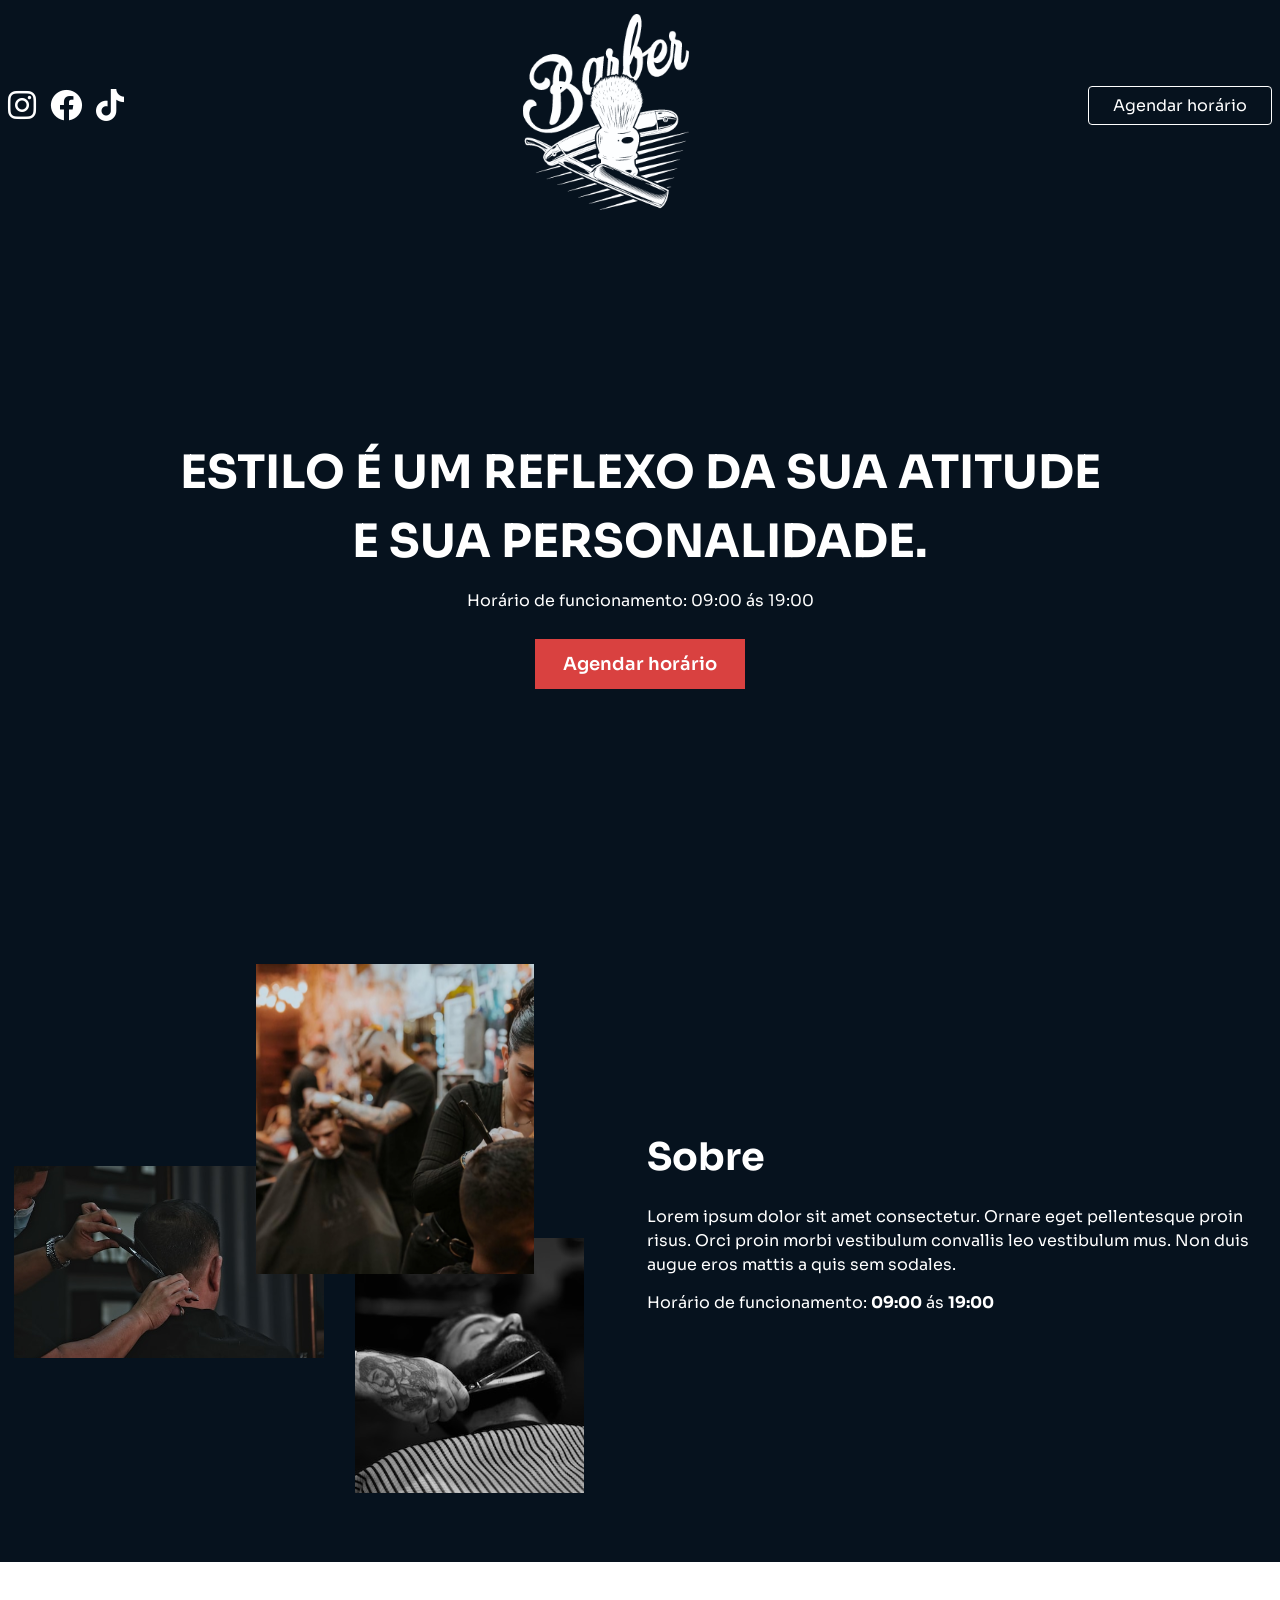
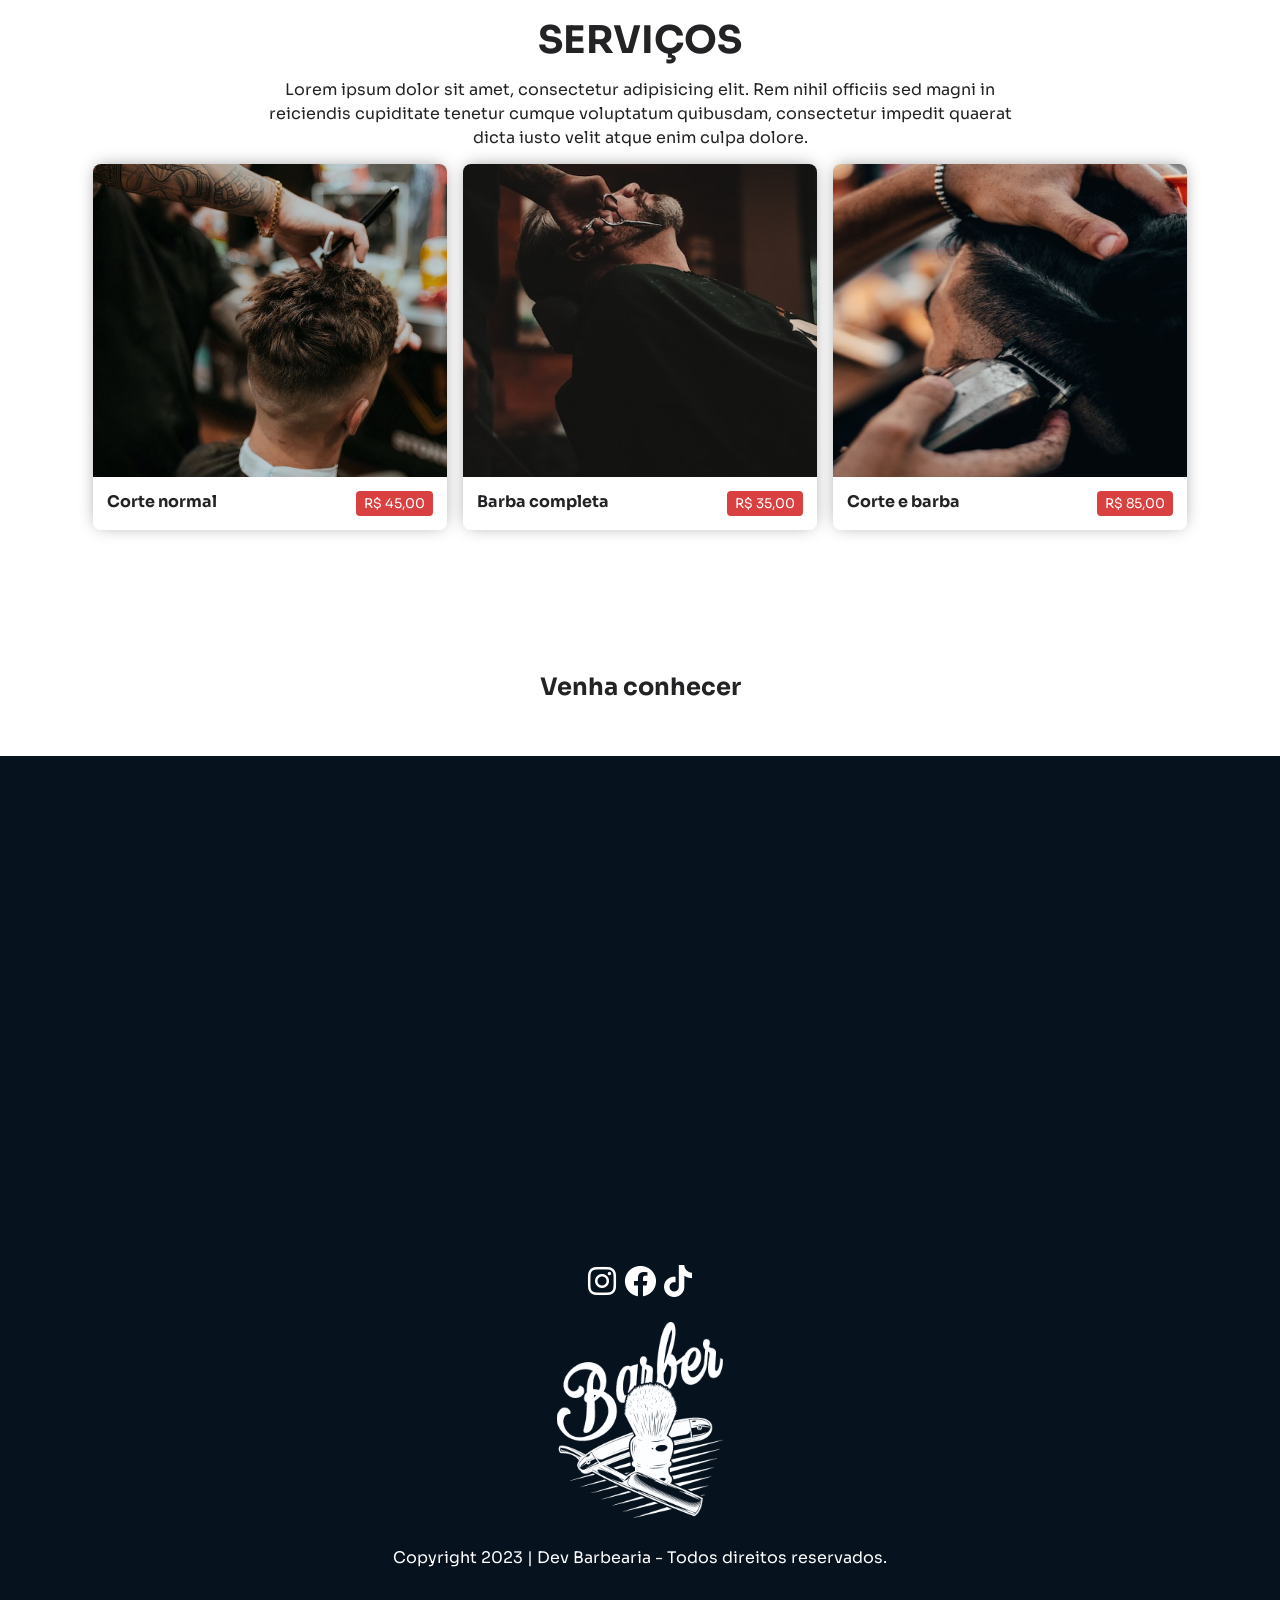
==== valours/index.html @ 2cccac70 "first commit" ====
<!DOCTYPE html>
<html lang="pt-br">
<head>
  <meta charset="UTF-8">
  <meta name="viewport" content="width=device-width, initial-scale=1.0">

  <link href="https://unpkg.com/aos@2.3.1/dist/aos.css" rel="stylesheet" />
  <link rel="preconnect" href="https://fonts.googleapis.com" />
  <link rel="preconnect" href="https://fonts.gstatic.com" crossorigin />
  <link href="https://fonts.googleapis.com/css2?family=Sora:wght@300;400;500;600&display=swap" rel="stylesheet" />

  <link rel="stylesheet" href="https://cdnjs.cloudflare.com/ajax/libs/font-awesome/6.0.0-beta3/css/all.min.css" integrity="sha512-Fo3rlrZj/k7ujTnHg4CGR2D7kSs0v4LLanw2qksYuRlEzO+tcaEPQogQ0KaoGN26/zrn20ImR1DfuLWnOo7aBA==" crossorigin="anonymous" referrerpolicy="no-referrer" />

  <link rel="stylesheet" href="style.css" />
  <script src="https://unpkg.com/aos@2.3.1/dist/aos.js"></script>


  <title>Dev Barber - Sua barbearia!</title>
</head>
<body>
  <!-- HEADER -->
  <div class="bg-home">
    <header>

      <nav class="header-content container">
        <div class="header-icons" data-aos="fade-down">
          <a href="#">
           <i class="fa-brands fa-instagram fa-2x"></i>   
          </a>
          <a href="#">
            <i class="fa-brands fa-facebook fa-2x"></i>   
          </a>
          <a href="#">
            <i class="fa-brands fa-tiktok fa-2x"></i>   
          </a>
        </div>

        <div class="header-logo" data-aos="fade-up" data-aos-delay="300">
          <img 
            data-aos="flip-up"
            data-aos-delay="300"
            data-aos-duration="1500"
            src="assets/logo.svg" 
            alt="Logo da barbearia"
          />
        </div>

        <div data-aos="fade-down">
          <a class="header-button" href="#">
            Agendar horário
          </a>
        </div>

      </nav>

      <main class="hero container" data-aos="fade-up" data-aos-delay="400">
        <h1>ESTILO É UM REFLEXO DA SUA ATITUDE E SUA PERSONALIDADE.</h1>
        <p>Horário de funcionamento: 09:00 ás 19:00</p>
        <a 
          href="https://api.whatsapp.com/send?phone=5511000000000&text=Quero%20fazer%20um%20agendamento%20hoje!" 
          class="button-contact" 
          target="_blank"
        >
          Agendar horário
        </a>
      </main>

    </header>

  </div>

  <!-- ABOUT -->
  <section class="about">
    <div class="container about-content">
      <div data-aos="zoom-in" data-aos-delay="100">
        <img 
          src="assets/images.svg" 
          alt="Imagem sobre a barbearia"
        />
      </div>

      <div 
        class="about-description"
        data-aos="zoom-out-left" data-aos-delay="250"
      >
        <h2>Sobre</h2>
        <p>Lorem ipsum dolor sit amet consectetur. Ornare eget pellentesque proin risus. Orci proin morbi vestibulum convallis leo vestibulum mus. Non duis augue eros mattis a quis sem sodales.</p>
        <p>Horário de funcionamento: <strong>09:00</strong> ás <strong>19:00</strong></p>
      </div>

    </div>
  </section>

  <!-- SERVICES -->

  <section class="services">

    <div class="services-content container">
      <h2>Serviços</h2>
      <p>Lorem ipsum dolor sit amet, consectetur adipisicing elit. Rem nihil officiis sed magni in reiciendis cupiditate tenetur cumque voluptatum quibusdam, consectetur impedit quaerat dicta iusto velit atque enim culpa dolore.</p>
    </div>

    <section class="haircuts">

      <div class="haircut" data-aos="fade-up" data-aos-delay="150">
        <img
          src="assets/corte1.png"
          alt="Corte normal"
        />
        <div class="haircut-info">
          <strong>Corte normal</strong>
          <button>
            R$ 45,00
          </button>
        </div>
      </div>

      <div class="haircut" data-aos="fade-up" data-aos-delay="250">
        <img
          src="assets/corte2.png"
          alt="Barba completa"
        />
        <div class="haircut-info">
          <strong>Barba completa</strong>
          <button>
            R$ 35,00
          </button>
        </div>
      </div>

      <div class="haircut" data-aos="fade-up" data-aos-delay="400">
        <img
          src="assets/corte3.png"
          alt="Corte e barba"
        />
        <div class="haircut-info">
          <strong>Corte e barba</strong>
          <button>
            R$ 85,00
          </button>
        </div>
      </div>

    </section>

  </section>

  <!-- FOOTER -->

  <div class="services">
    <h2>Venha conhecer</h2>
  </div>

  <iframe
  width="100%"
  src="https://www.google.com/maps/embed?pb=!1m18!1m12!1m3!1d7476.4115143508725!2d-54.58602051703828!3d-20.45674056051272!2m3!1f0!2f0!3f0!3m2!1i1024!2i768!4f13.1!3m3!1m2!1s0x9486e8954ac0b10d%3A0x7149aba0cb5688b8!2sShopping%20Campo%20Grande!5e0!3m2!1sen!2sbr!4v1688840244482!5m2!1sen!2sbr" width="600" height="450" style="border:0;" allowfullscreen="" loading="lazy" referrerpolicy="no-referrer-when-downgrade"></iframe>

  <footer class="footer">
    <div class="footer-icons">
      <a href="#">
        <i class="fa-brands fa-instagram fa-2x"></i>   
       </a>
       <a href="#">
         <i class="fa-brands fa-facebook fa-2x"></i>   
       </a>
       <a href="#">
         <i class="fa-brands fa-tiktok fa-2x"></i>   
       </a>
    </div>

    <div>
      <img 
        src="assets/logo.svg" 
        alt="Logo barbearia"
      />
    </div>

    <p>Copyright 2023 | Dev Barbearia - Todos direitos reservados.</p>
  </footer>

  <!-- Button Whatsapp -->

  <a 
   href="https://api.whatsapp.com/send?phone=5561999639758&text=Quero%20fazer%20um%20site%20hoje!"
   class="btn-whatsapp"
   target="_blank"
   data-aos="zoom-in-up" data-aos-delay="400"
  >
    <img src="assets/whatssapp.svg" alt="Botao whatsapp" />
    <span class="tooltip-text">Agende seu horário</span>
  </a>


  <script src="script.js"></script>
</body>
</html>
---- valours/style.css ----
* {
  margin: 0;
  padding: 0;
  box-sizing: border-box;
  outline: 0;
}

header {
  width: 100%;
}

.header-content {
  display: flex;
  align-items: center;
  justify-content: space-between;
}

i {
  color: #FFF;
}

.header-icons {
  display: flex;
  gap: 14px;
}

.header-icons a:hover i {
  animation: translateY 0.8s infinite alternate;
  color: #d34040;
}

@keyframes translateY {
  from {
    transform: translateY(0) scale(1);
  }
  to {
    transform: translateY(-8px) scale(1.1);
  }
}
.header-button {
  border: 1px solid #FFF;
  padding: 8px 24px;
  border-radius: 4px;
  color: #FFF;
  background-color: transparent;
  transition: background-color 0.8s;
}

.header-button:hover {
  border: 1px solid #d34040;
  background-color: #d34040;
}

.header-logo {
  display: flex;
  align-items: center;
  justify-content: center;
  margin-top: 14px;
}

@media screen and (max-width: 768px) {
  .header-content {
    width: 100%;
    flex-direction: column;
    align-items: center;
    justify-content: center;
  }
  .header-content i {
    margin-top: 16px;
    font-size: 34px;
  }
  .header-logo img {
    width: 160px;
    margin-top: 46px;
  }
  .header-button {
    display: none;
  }
}
.container {
  max-width: 1440px;
  margin: 0 auto;
  padding: 0 8px;
}

.bg-home {
  position: relative;
}

.bg-home::before {
  content: "";
  display: block;
  position: absolute;
  background-image: linear-gradient(to bottom, rgba(6, 18, 30, 0.1), #06121e), url("./assets/bg.jpg");
  left: 0;
  top: 0;
  width: 100%;
  height: 100%;
  z-index: -1;
  background-size: cover;
  background-repeat: no-repeat;
  background-position: 50% 0;
  opacity: 0.9;
}

.hero {
  color: #FFF;
  min-height: 80vh;
  display: flex;
  flex-direction: column;
  align-items: center;
  justify-content: center;
  padding: 14px;
}
.hero h1 {
  text-align: center;
  line-height: 150%;
  max-width: 940px;
  font-size: 46px;
}
.hero p {
  text-align: center;
  margin: 14px 0;
}

.button-contact {
  padding: 14px 28px;
  color: #FFF;
  background-color: #d94140;
  border: 0;
  font-size: 18px;
  font-weight: 600;
  margin: 14px 0;
}

.button-contact:hover {
  animation: scaleButton 0.8s alternate infinite;
}

@keyframes scaleButton {
  from {
    transform: scale(1);
  }
  to {
    transform: scale(1.07);
  }
}
@media screen and (max-width: 768px) {
  .hero {
    min-height: 60vh;
  }
  .hero h1 {
    font-size: 34px;
    padding: 0 14px;
    width: 100%;
  }
  .hero p {
    font-size: 14px;
  }
}
@media screen and (max-width: 480px) {
  .hero h1 {
    font-size: 24px;
  }
}
.about {
  background-color: #06121e;
  overflow: hidden;
  color: #FFF;
}

.about-content {
  display: flex;
  align-items: center;
  justify-content: center;
  gap: 14px;
  padding: 34px 14px 64px 14px;
}
.about-content img {
  max-width: 570px;
}

.about-content div {
  flex: 1;
}

.about-description h2 {
  font-size: 38px;
  margin-bottom: 24px;
}
.about-description p {
  margin-bottom: 14px;
  line-height: 150%;
}

@media screen and (max-width: 768px) {
  .about-content {
    flex-direction: column;
  }
}
.services {
  background-color: #FFF;
  color: #232224;
  display: flex;
  flex-direction: column;
  align-items: center;
  justify-content: center;
  padding: 54px 14px;
}

.services-content h2 {
  text-transform: uppercase;
  text-align: center;
  font-size: 38px;
  margin-bottom: 14px;
}

.services-content p {
  line-height: 150%;
  margin-bottom: 14px;
  text-align: center;
  max-width: 780px;
}

.haircuts {
  display: flex;
  justify-content: center;
  align-items: center;
  gap: 16px;
  padding: 0 44px 34px 44px;
}

.haircut {
  flex: 1;
  display: flex;
  flex-direction: column;
  background-color: #FFF;
  border-radius: 8px;
  box-shadow: 0px -1px 17px -4px rgba(0, 0, 0, 0.45);
  overflow: hidden;
}
.haircut img {
  width: 100%;
  max-width: 354px;
  transition: transform 0.2s;
}

.haircut img:hover {
  transform: scale(1.2);
  z-index: 1;
}

.haircut-info {
  width: 100%;
  display: flex;
  justify-content: space-between;
  padding: 14px;
  background-color: #FFF;
  z-index: 99;
}

.haircut-info button {
  color: #FFF;
  background-color: #d94140;
  padding: 4px 8px;
  border-radius: 4px;
  border: 0;
  cursor: default;
}

@media screen and (max-width: 768px) {
  .haircuts {
    flex-direction: column;
  }
  .haircut img {
    max-width: 740px;
  }
}
.footer {
  display: flex;
  flex-direction: column;
  align-items: center;
  justify-content: center;
  padding: 54px 0;
  gap: 24px;
  color: #FFF;
}

.footer-icons {
  display: flex;
  gap: 8px;
  color: #FFF;
}

.btn-whatsapp {
  position: fixed;
  bottom: 14px;
  right: 24px;
  z-index: 99;
}
.btn-whatsapp img {
  max-width: 74px;
  transition: transform 0.4s;
}
.btn-whatsapp img:hover {
  transform: scale(1.1);
}

.btn-whatsapp .tooltip-text {
  visibility: hidden;
  position: absolute;
  width: 120px;
  top: 8px;
  left: -144px;
  padding: 6px;
  border-radius: 8px;
  text-align: center;
  background-color: #232224;
  color: #FFF;
  opacity: 0;
  transition: opacity 0.4s;
}

.btn-whatsapp:hover .tooltip-text {
  visibility: visible;
  opacity: 1;
}

@media screen and (max-width: 768px) {
  .btn-whatsapp img {
    max-width: 64px;
  }
}
body {
  font-family: "Sora", sans-serif;
  width: 100%;
  height: 100vh;
  position: relative;
  background-color: #06121e;
  cursor: url("./assets/pont.png"), auto;
}

button {
  font-family: "Sora", sans-serif;
  cursor: pointer;
}

svg {
  width: 100%;
}

img {
  width: 100%;
}

a {
  cursor: pointer;
  text-decoration: none;
}/*# sourceMappingURL=style.css.map */
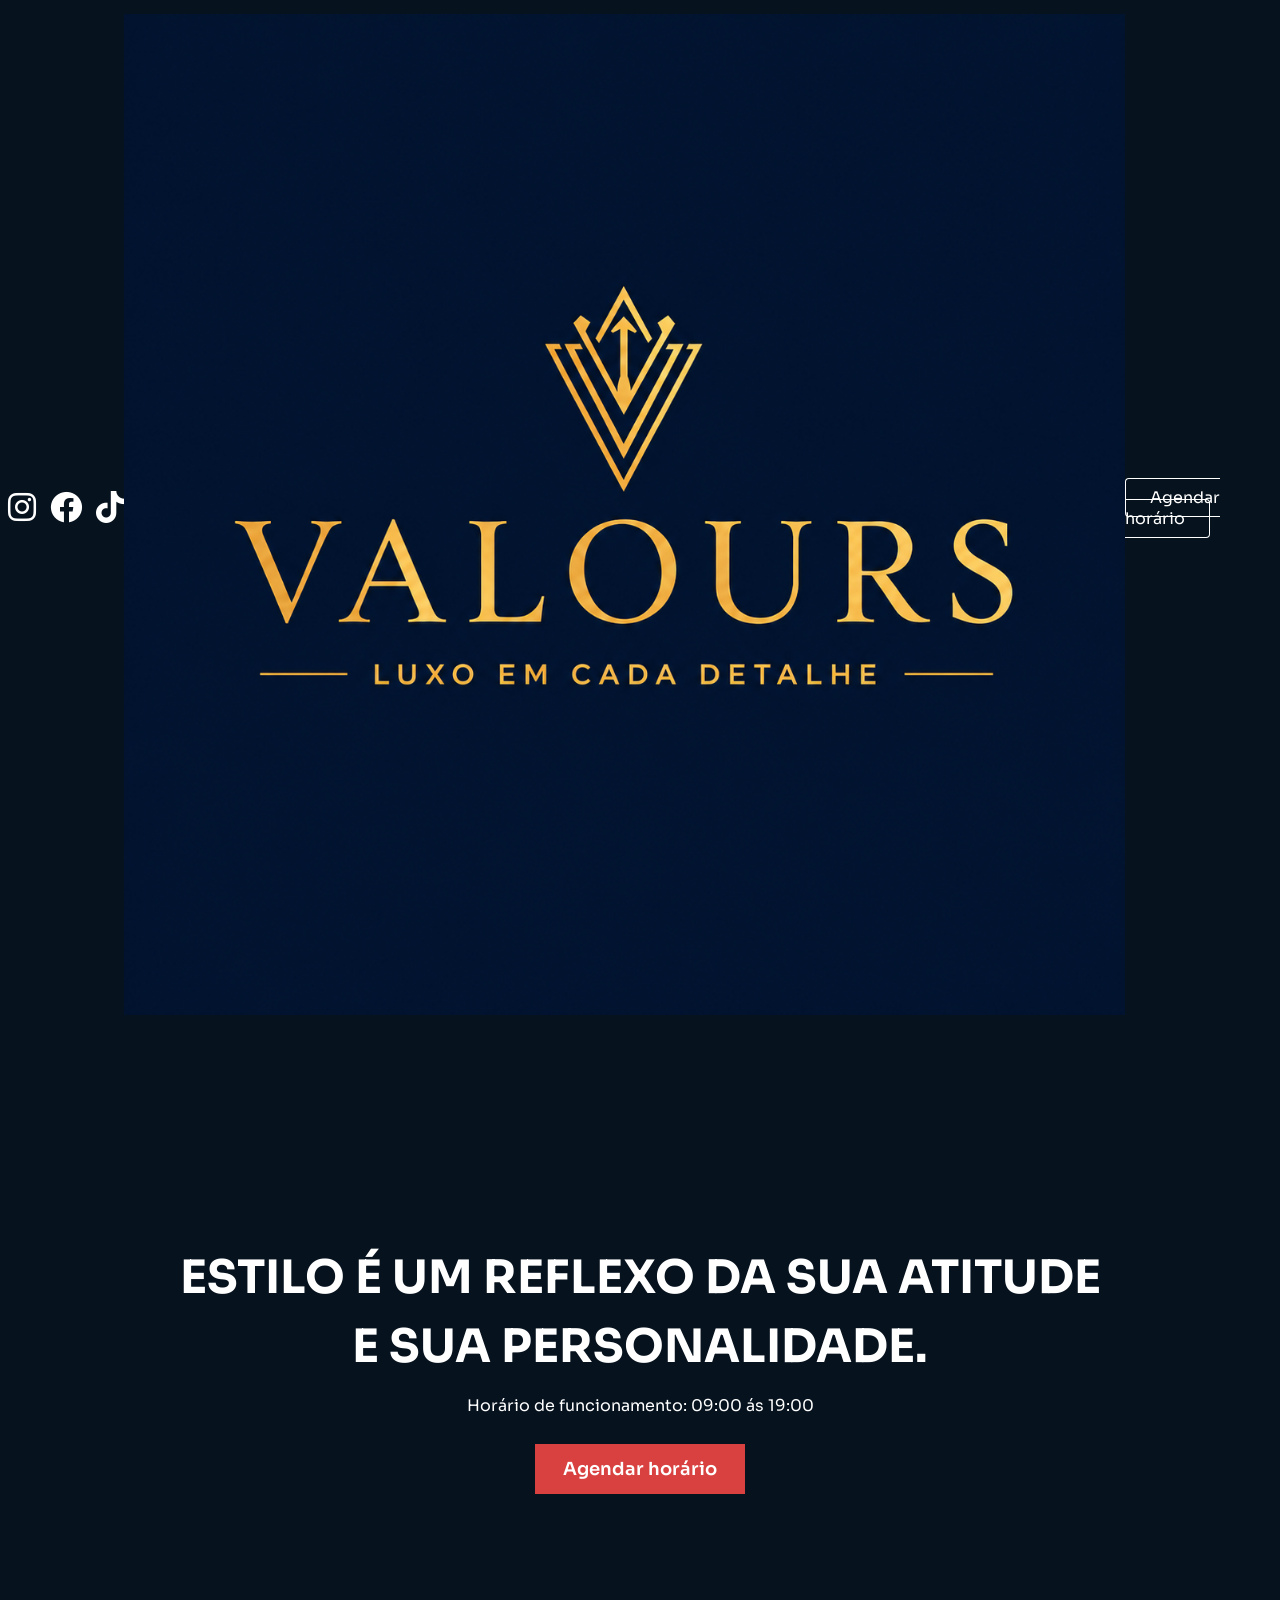
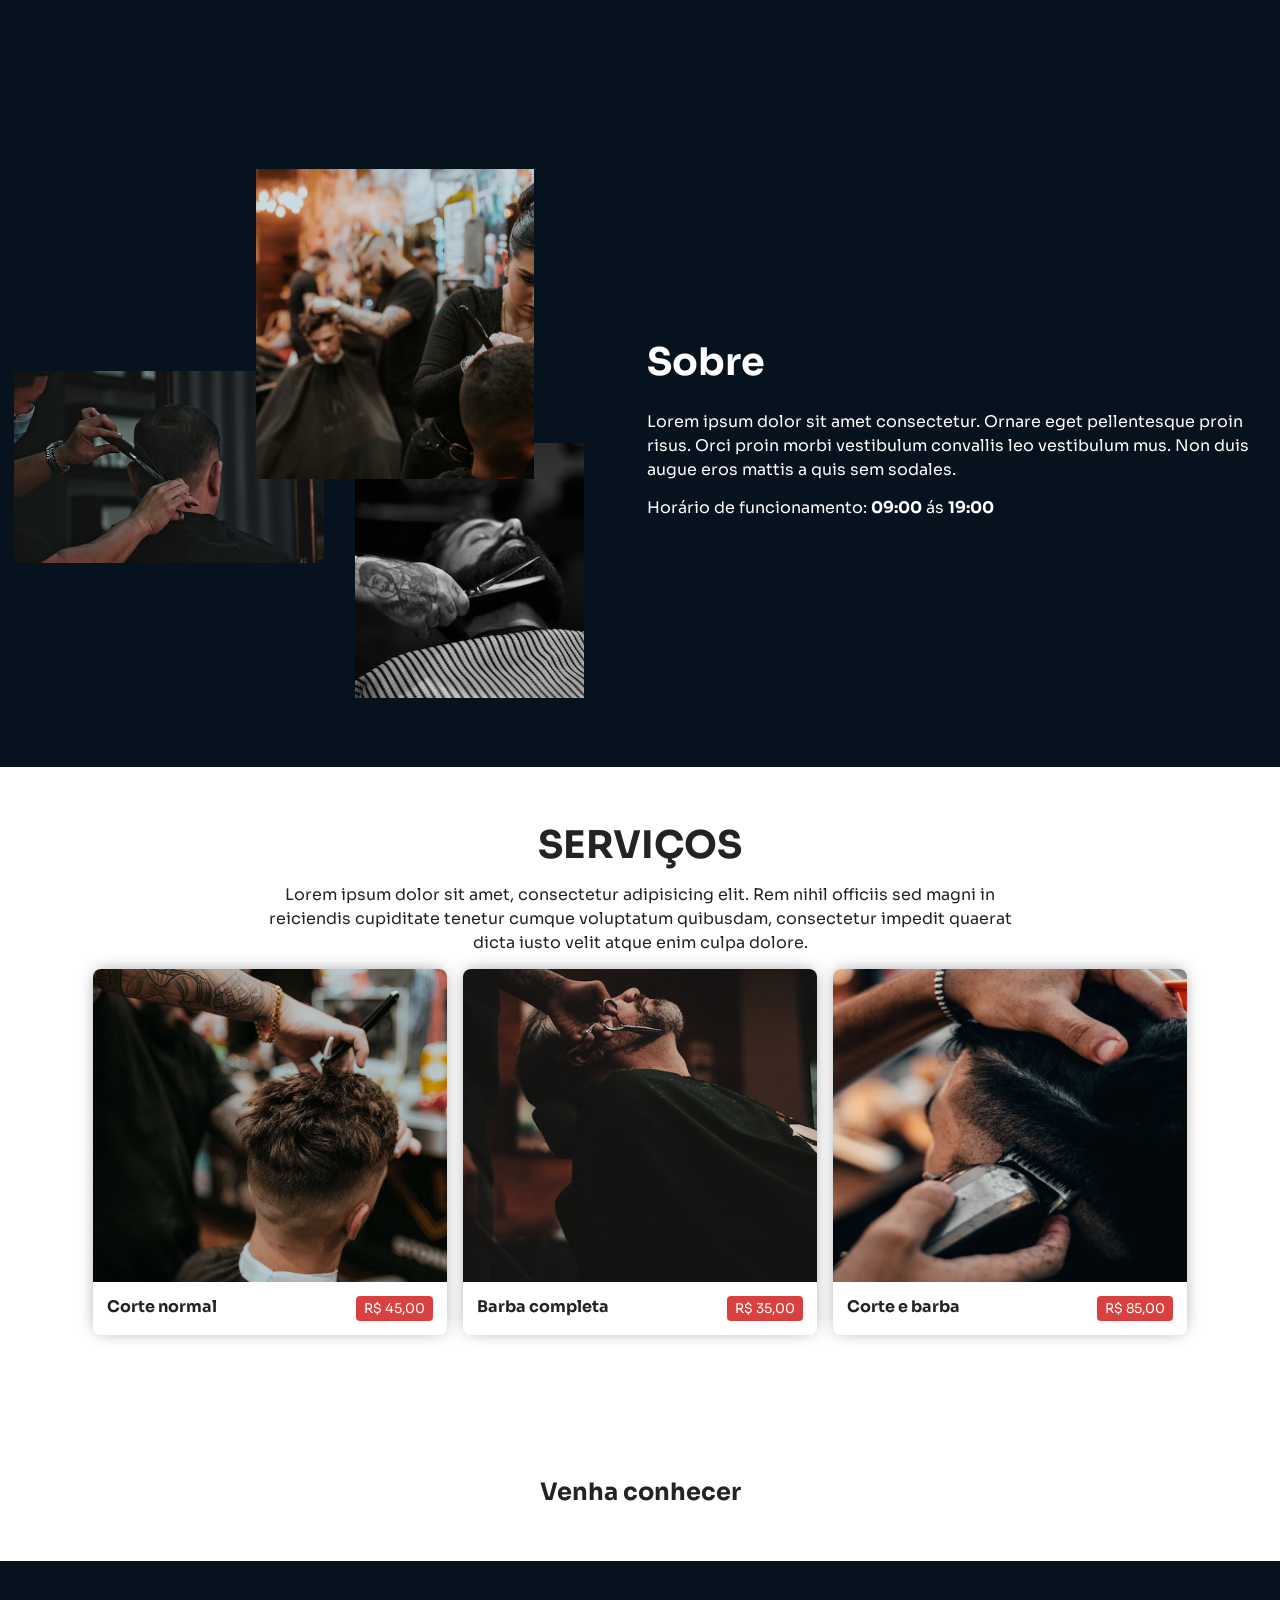
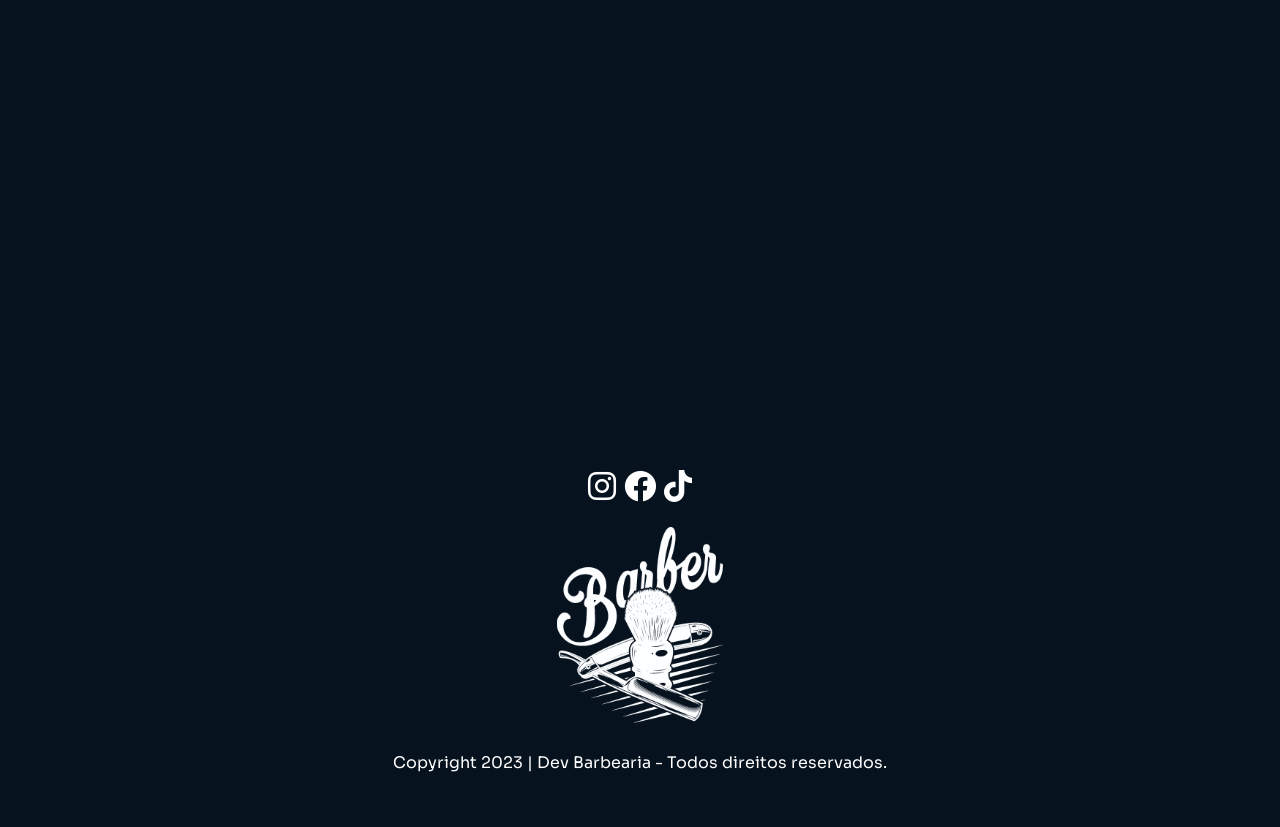
==== commit 3dfdd29f: "kkkkk" ====
--- a/valours/index.html
+++ b/valours/index.html
@@ -15,7 +15,7 @@
   <script src="https://unpkg.com/aos@2.3.1/dist/aos.js"></script>
 
 
-  <title>Dev Barber - Sua barbearia!</title>
+  <title>Valours</title>
 </head>
 <body>
   <!-- HEADER -->
@@ -36,14 +36,15 @@
         </div>
 
         <div class="header-logo" data-aos="fade-up" data-aos-delay="300">
-          <img 
-            data-aos="flip-up"
-            data-aos-delay="300"
-            data-aos-duration="1500"
-            src="assets/logo.svg" 
-            alt="Logo da barbearia"
-          />
-        </div>
+  <img 
+    data-aos="flip-up"
+    data-aos-delay="300"
+    data-aos-duration="1500"
+    src="assets/logo-tema.png" 
+    alt="Logo Valours"
+    class="logo-img"
+  />
+</div>
 
         <div data-aos="fade-down">
           <a class="header-button" href="#">
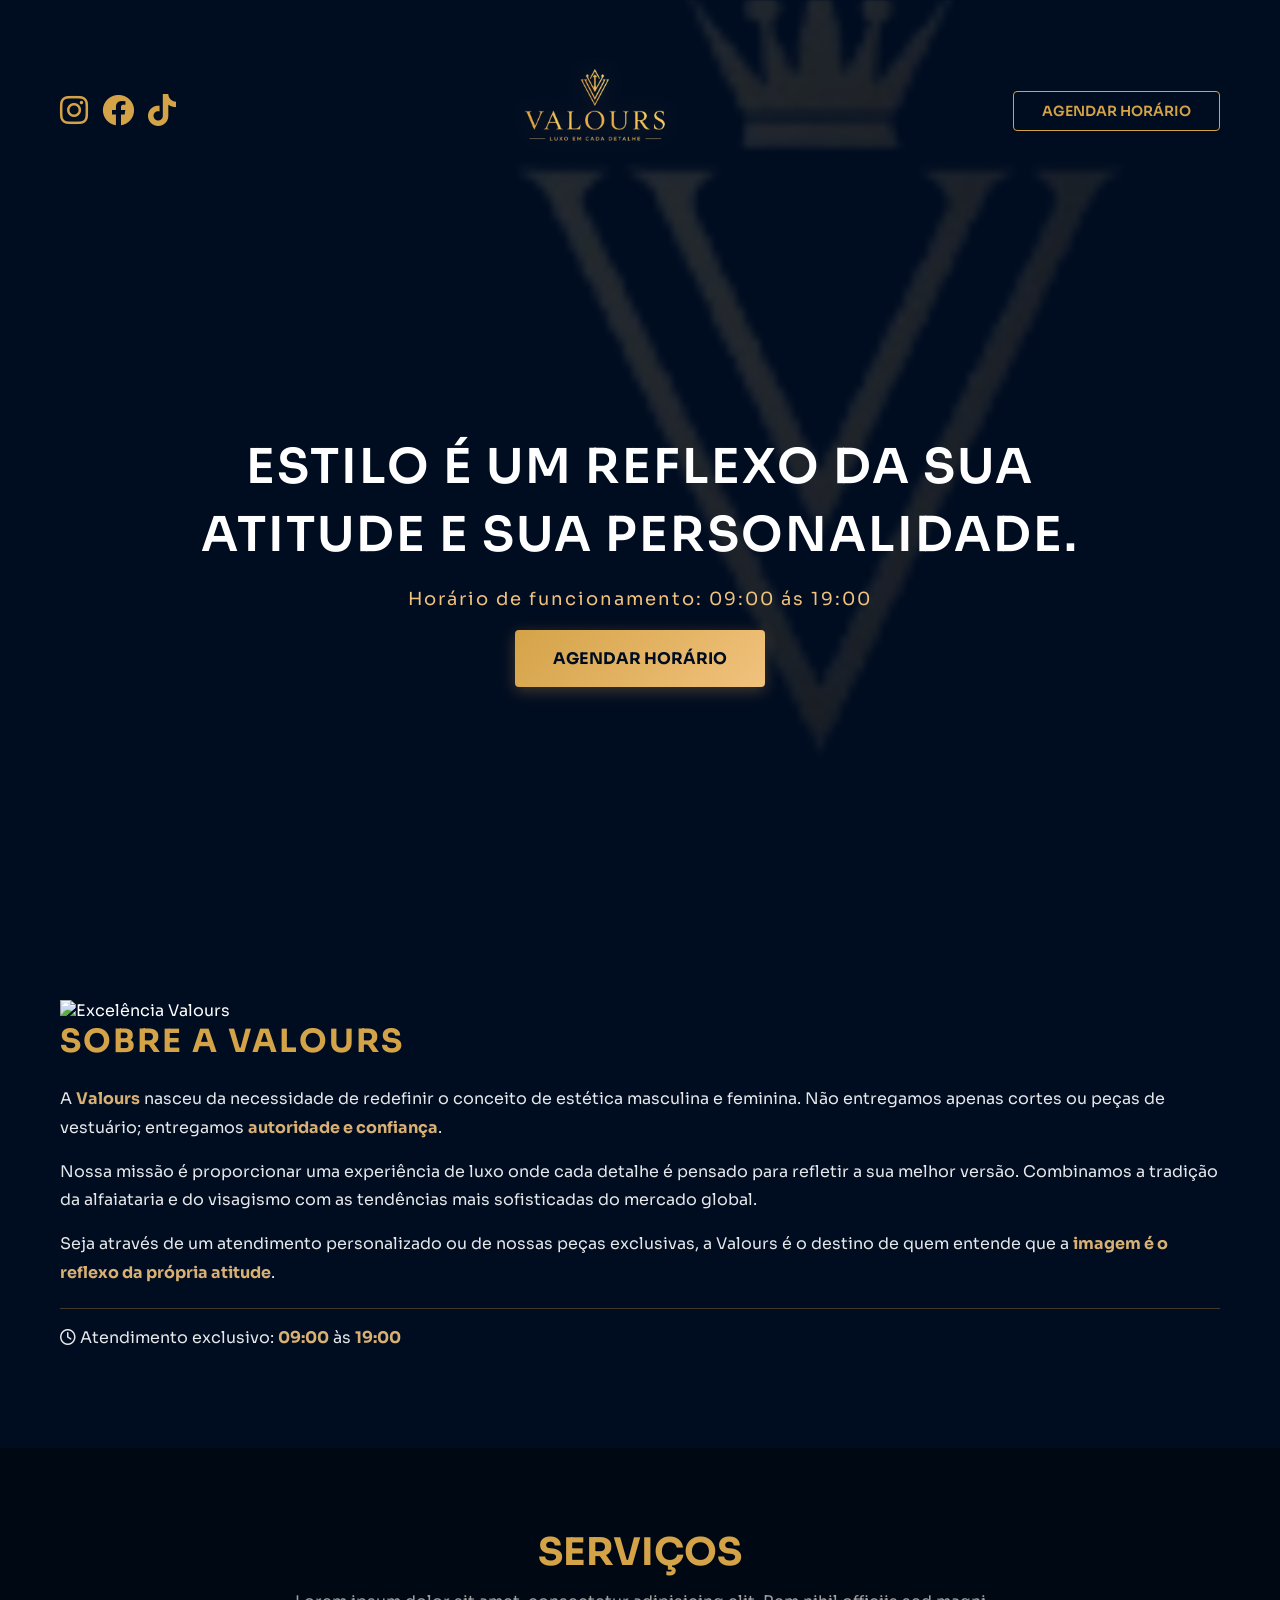
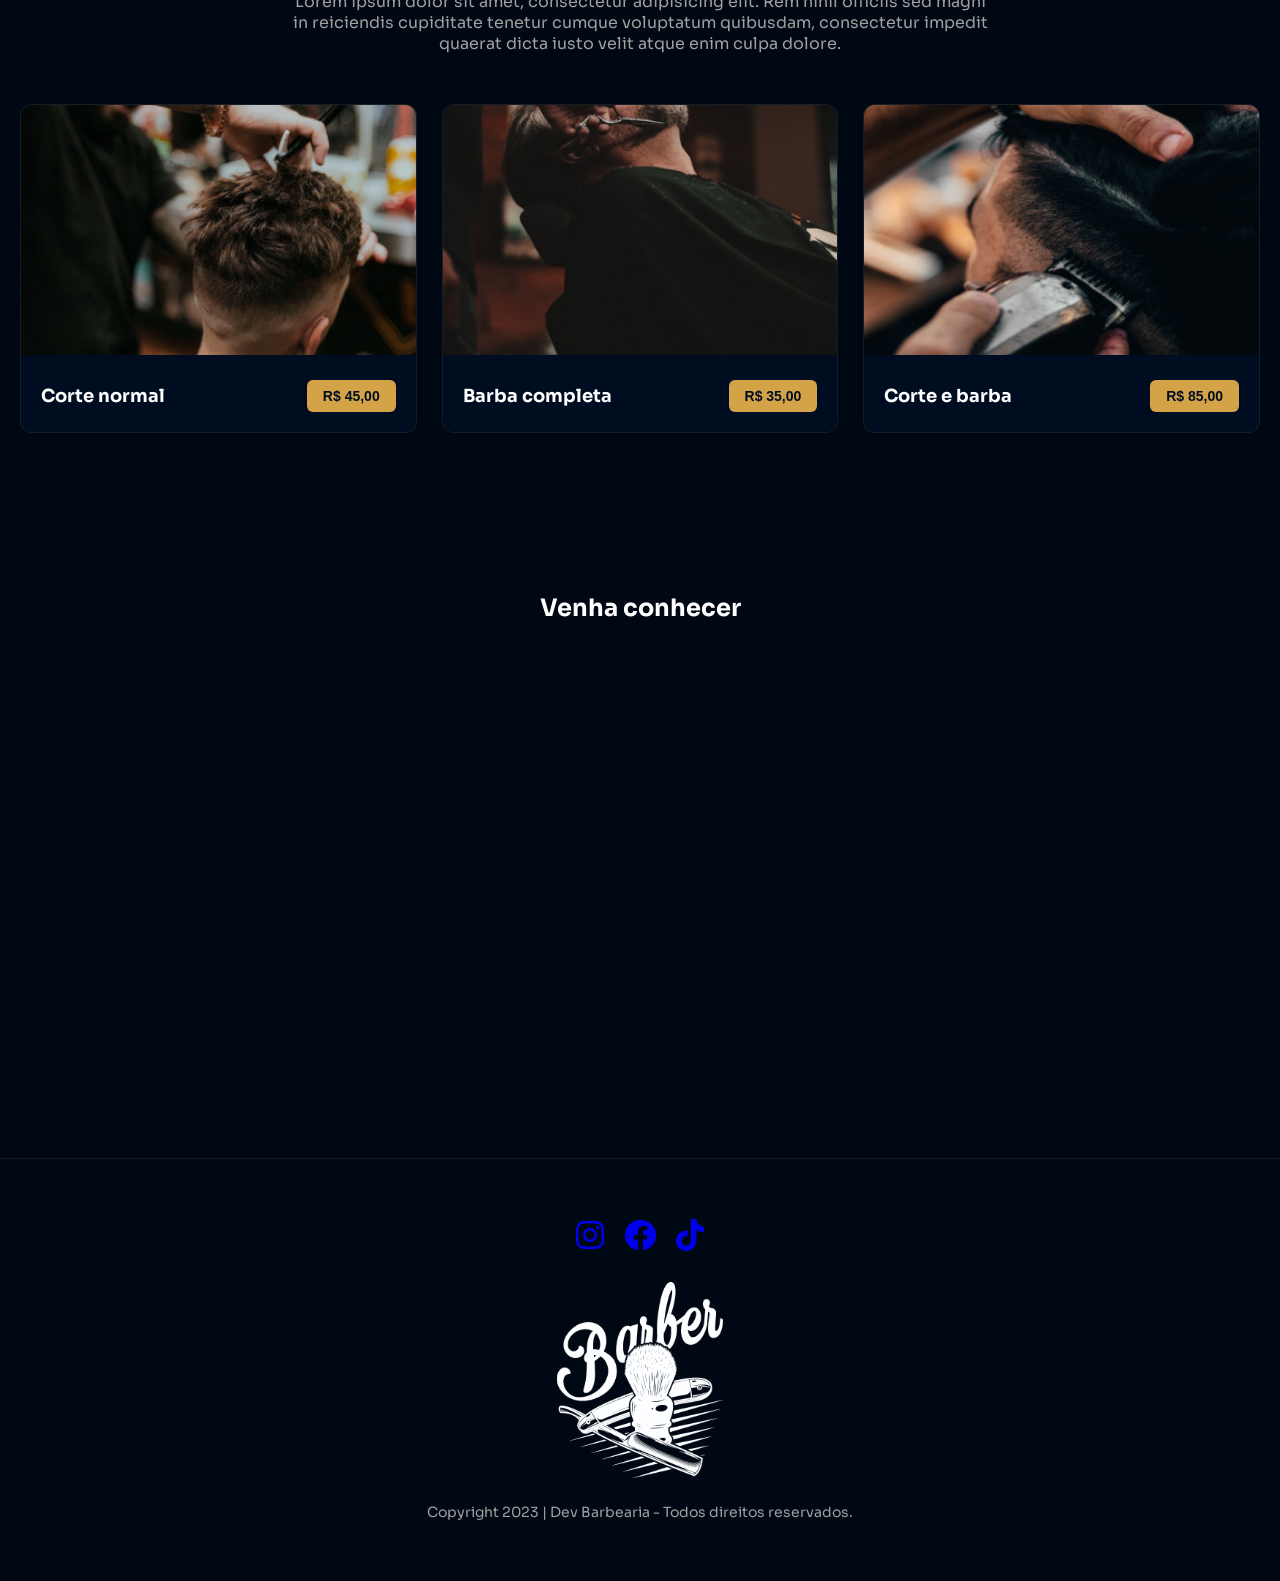
==== commit 73ed5a48: "mudei o tema" ====
--- a/valours/index.html
+++ b/valours/index.html
@@ -15,7 +15,7 @@
   <script src="https://unpkg.com/aos@2.3.1/dist/aos.js"></script>
 
 
-  <title>Valours</title>
+  <title>Valours Gamers</title>
 </head>
 <body>
   <!-- HEADER -->
@@ -40,7 +40,7 @@
     data-aos="flip-up"
     data-aos-delay="300"
     data-aos-duration="1500"
-    src="assets/logo-tema.png" 
+    src="assets/logo-tema-removebg-preview.png" 
     alt="Logo Valours"
     class="logo-img"
   />
@@ -70,27 +70,38 @@
 
   </div>
 
-  <!-- ABOUT -->
-  <section class="about">
-    <div class="container about-content">
-      <div data-aos="zoom-in" data-aos-delay="100">
-        <img 
-          src="assets/images.svg" 
-          alt="Imagem sobre a barbearia"
-        />
-      </div>
-
-      <div 
-        class="about-description"
-        data-aos="zoom-out-left" data-aos-delay="250"
-      >
-        <h2>Sobre</h2>
-        <p>Lorem ipsum dolor sit amet consectetur. Ornare eget pellentesque proin risus. Orci proin morbi vestibulum convallis leo vestibulum mus. Non duis augue eros mattis a quis sem sodales.</p>
-        <p>Horário de funcionamento: <strong>09:00</strong> ás <strong>19:00</strong></p>
-      </div>
-
-    </div>
-  </section>
+ <section class="about">
+  <div class="container about-content">
+    
+    <!-- Lado das Imagens (Conforme a sua referência visual) -->
+    <div data-aos="zoom-in" data-aos-delay="100" class="about-images">
+      <!-- Você pode manter a estrutura de colagem de fotos aqui -->
+      <img src="assets/sobre-composicao.png" alt="Excelência Valours" />
+    </div>
+
+    <!-- Lado do Texto -->
+    <div class="about-description" data-aos="zoom-out-left" data-aos-delay="250">
+      <h2>SOBRE A VALOURS</h2>
+      <p>
+        A <strong>Valours</strong> nasceu da necessidade de redefinir o conceito de estética masculina e feminina. 
+        Não entregamos apenas cortes ou peças de vestuário; entregamos <strong>autoridade e confiança</strong>.
+      </p>
+      <p>
+        Nossa missão é proporcionar uma experiência de luxo onde cada detalhe é pensado para refletir a sua melhor versão. 
+        Combinamos a tradição da alfaiataria e do visagismo com as tendências mais sofisticadas do mercado global.
+      </p>
+      <p>
+        Seja através de um atendimento personalizado ou de nossas peças exclusivas, a Valours é o destino 
+        de quem entende que a <strong>imagem é o reflexo da própria atitude</strong>.
+      </p>
+      
+      <div class="about-hours">
+        <p><i class="fa-regular fa-clock"></i> Atendimento exclusivo: <strong>09:00</strong> às <strong>19:00</strong></p>
+      </div>
+    </div>
+
+  </div>
+</section>
 
   <!-- SERVICES -->
 
--- a/valours/style.css
+++ b/valours/style.css
@@ -1,3 +1,17 @@
+/* 
+Paleta de Cores: Midnight Blue (#000d21) e Gold (#d4a348)
+*/
+
+:root {
+  --midnight-blue: #000d21;
+  --bg-dark: #000814;
+  --gold-primary: #d4a348;
+  --gold-light: #f1c27d;
+  --gold-shadow: rgba(212, 163, 72, 0.3);
+  --white: #ffffff;
+  --gray-text: #a0a0a0;
+}
+
 * {
   margin: 0;
   padding: 0;
@@ -5,8 +19,18 @@
   outline: 0;
 }
 
+body {
+  font-family: "Sora", sans-serif;
+  width: 100%;
+  background-color: var(--bg-dark);
+  color: var(--white);
+  overflow-x: hidden;
+}
+
+/* --- HEADER --- */
 header {
   width: 100%;
+  padding-top: 20px;
 }
 
 .header-content {
@@ -15,96 +39,90 @@
   justify-content: space-between;
 }
 
-i {
-  color: #FFF;
-}
-
 .header-icons {
   display: flex;
   gap: 14px;
 }
 
+.header-icons a i {
+  color: var(--gold-primary);
+  transition: all 0.3s ease;
+}
+
 .header-icons a:hover i {
-  animation: translateY 0.8s infinite alternate;
-  color: #d34040;
-}
-
-@keyframes translateY {
-  from {
-    transform: translateY(0) scale(1);
-  }
-  to {
-    transform: translateY(-8px) scale(1.1);
-  }
-}
-.header-button {
-  border: 1px solid #FFF;
-  padding: 8px 24px;
-  border-radius: 4px;
-  color: #FFF;
-  background-color: transparent;
-  transition: background-color 0.8s;
-}
-
-.header-button:hover {
-  border: 1px solid #d34040;
-  background-color: #d34040;
+  color: var(--white);
+  transform: translateY(-5px);
 }
 
 .header-logo {
   display: flex;
   align-items: center;
   justify-content: center;
-  margin-top: 14px;
-}
-
-@media screen and (max-width: 768px) {
-  .header-content {
-    width: 100%;
-    flex-direction: column;
-    align-items: center;
-    justify-content: center;
-  }
-  .header-content i {
-    margin-top: 16px;
-    font-size: 34px;
-  }
-  .header-logo img {
-    width: 160px;
-    margin-top: 46px;
-  }
-  .header-button {
-    display: none;
-  }
-}
-.container {
-  max-width: 1440px;
-  margin: 0 auto;
-  padding: 0 8px;
-}
-
+}
+
+.logo-img {
+  width: 180px;
+  height: auto;
+  filter: drop-shadow(0 0 10px rgba(212, 163, 72, 0.2));
+  transition: transform 0.4s ease;
+}
+
+.logo-img:hover {
+  transform: scale(1.05);
+}
+
+.header-button {
+  border: 1px solid var(--gold-primary);
+  padding: 10px 28px;
+  border-radius: 4px;
+  color: var(--gold-primary);
+  background-color: transparent;
+  font-weight: 600;
+  text-transform: uppercase;
+  font-size: 14px;
+  transition: all 0.4s;
+}
+
+.header-button:hover {
+  background-color: var(--gold-primary);
+  color: var(--midnight-blue);
+  box-shadow: 0 0 15px var(--gold-shadow);
+}
+
+/* --- HERO SECTION --- */
 .bg-home {
   position: relative;
-}
+  overflow: hidden;
+  background-color: #000d21;
+}
+
 
 .bg-home::before {
-  content: "";
+content: "";
   display: block;
   position: absolute;
-  background-image: linear-gradient(to bottom, rgba(6, 18, 30, 0.1), #06121e), url("./assets/bg.jpg");
   left: 0;
   top: 0;
   width: 100%;
   height: 100%;
-  z-index: -1;
-  background-size: cover;
+  z-index: 0; 
+
+  
+  /* NOVA LOGO DE FUNDO (GRANDE) */
+  background-image: url("assets/logoFundo.png"); 
+  
+  /* Deixando a logo GRANDE e centralizada */
+  background-size: 4000px; 
   background-repeat: no-repeat;
-  background-position: 50% 0;
-  opacity: 0.9;
+  background-position: center;
+  
+  /* Efeito Marca d'água: Baixa opacidade */
+  opacity: 0.15; 
+  
+  filter: blur(1px);
 }
 
 .hero {
-  color: #FFF;
   min-height: 80vh;
   display: flex;
   flex-direction: column;
@@ -112,248 +130,196 @@
   justify-content: center;
   padding: 14px;
 }
+
 .hero h1 {
   text-align: center;
-  line-height: 150%;
-  max-width: 940px;
-  font-size: 46px;
-}
+  line-height: 140%;
+  max-width: 900px;
+  font-size: 48px;
+  font-weight: 600;
+  letter-spacing: 2px; 
+  color: var(--white);
+  text-transform: uppercase;
+}
+
 .hero p {
   text-align: center;
-  margin: 14px 0;
+  margin: 20px 0;
+  color: var(--gold-light);
+  font-size: 18px;
+  letter-spacing: 2px;
 }
 
 .button-contact {
-  padding: 14px 28px;
-  color: #FFF;
-  background-color: #d94140;
+  padding: 18px 38px;
+  color: var(--midnight-blue);
+  background: linear-gradient(135deg, var(--gold-primary), var(--gold-light));
   border: 0;
-  font-size: 18px;
-  font-weight: 600;
-  margin: 14px 0;
+  font-size: 16px;
+  font-weight: 700;
+  text-transform: uppercase;
+  border-radius: 4px;
+  box-shadow: 0 4px 15px var(--gold-shadow);
+  transition: transform 0.3s ease;
 }
 
 .button-contact:hover {
-  animation: scaleButton 0.8s alternate infinite;
-}
-
-@keyframes scaleButton {
-  from {
-    transform: scale(1);
-  }
-  to {
-    transform: scale(1.07);
-  }
-}
-@media screen and (max-width: 768px) {
-  .hero {
-    min-height: 60vh;
-  }
-  .hero h1 {
-    font-size: 34px;
-    padding: 0 14px;
-    width: 100%;
-  }
-  .hero p {
-    font-size: 14px;
-  }
-}
-@media screen and (max-width: 480px) {
-  .hero h1 {
-    font-size: 24px;
-  }
+  transform: scale(1.05);
+  filter: brightness(1.1);
 }
 .about {
-  background-color: #06121e;
-  overflow: hidden;
-  color: #FFF;
-}
-
-.about-content {
-  display: flex;
-  align-items: center;
+  background-color: var(--midnight-blue); /* Cor base da logo */
+  padding: 80px 0;
+  color: var(--white);
+}
+
+.about-description h2 {
+  color: var(--gold-primary); /* Dourado da marca */
+  font-size: 32px;
+  letter-spacing: 2px;
+  margin-bottom: 24px;
+  text-transform: uppercase;
+}
+
+.about-description p {
+  font-size: 16px;
+  line-height: 1.8;
+  margin-bottom: 15px;
+  opacity: 0.9;
+}
+
+.about-description strong {
+  color: var(--gold-light); /* Destaque em dourado claro */
+}
+
+/* Estilo para o horário de funcionamento */
+.about-hours {
+  margin-top: 20px;
+  padding-top: 15px;
+  border-top: 1px solid rgba(212, 163, 72, 0.3);
+}
+
+/* --- SERVICES SECTION --- */
+.services {
+  background-color: var(--bg-dark);
+  padding: 80px 0;
+  text-align: center;
+}
+
+.services-content h2 {
+  text-transform: uppercase;
+  font-size: 38px;
+  color: var(--gold-primary);
+  margin-bottom: 15px;
+}
+
+.services-content p {
+  margin: 0 auto 50px auto;
+  max-width: 700px;
+  color: var(--gray-text);
+}
+
+.haircuts {
+  display: flex;
   justify-content: center;
-  gap: 14px;
-  padding: 34px 14px 64px 14px;
-}
-.about-content img {
-  max-width: 570px;
-}
-
-.about-content div {
-  flex: 1;
-}
-
-.about-description h2 {
-  font-size: 38px;
-  margin-bottom: 24px;
-}
-.about-description p {
-  margin-bottom: 14px;
-  line-height: 150%;
-}
-
-@media screen and (max-width: 768px) {
-  .about-content {
-    flex-direction: column;
-  }
-}
-.services {
-  background-color: #FFF;
-  color: #232224;
-  display: flex;
-  flex-direction: column;
-  align-items: center;
-  justify-content: center;
-  padding: 54px 14px;
-}
-
-.services-content h2 {
-  text-transform: uppercase;
-  text-align: center;
-  font-size: 38px;
-  margin-bottom: 14px;
-}
-
-.services-content p {
-  line-height: 150%;
-  margin-bottom: 14px;
-  text-align: center;
-  max-width: 780px;
-}
-
-.haircuts {
-  display: flex;
-  justify-content: center;
-  align-items: center;
-  gap: 16px;
-  padding: 0 44px 34px 44px;
+  gap: 25px;
+  padding: 0 20px;
 }
 
 .haircut {
   flex: 1;
-  display: flex;
-  flex-direction: column;
-  background-color: #FFF;
-  border-radius: 8px;
-  box-shadow: 0px -1px 17px -4px rgba(0, 0, 0, 0.45);
+  background-color: var(--midnight-blue);
+  border-radius: 12px;
+  border: 1px solid rgba(212, 163, 72, 0.1);
   overflow: hidden;
-}
+  transition: transform 0.3s, border 0.3s;
+}
+
+.haircut:hover {
+  transform: translateY(-10px);
+  border: 1px solid var(--gold-primary);
+}
+
 .haircut img {
   width: 100%;
-  max-width: 354px;
-  transition: transform 0.2s;
-}
-
-.haircut img:hover {
-  transform: scale(1.2);
-  z-index: 1;
+  height: 250px;
+  object-fit: cover;
+  transition: transform 0.5s;
 }
 
 .haircut-info {
-  width: 100%;
+  padding: 20px;
   display: flex;
   justify-content: space-between;
-  padding: 14px;
-  background-color: #FFF;
-  z-index: 99;
+  align-items: center;
+  background-color: var(--midnight-blue);
+}
+
+.haircut-info strong {
+  color: var(--white);
+  font-size: 18px;
 }
 
 .haircut-info button {
-  color: #FFF;
-  background-color: #d94140;
-  padding: 4px 8px;
-  border-radius: 4px;
-  border: 0;
-  cursor: default;
-}
-
-@media screen and (max-width: 768px) {
-  .haircuts {
-    flex-direction: column;
-  }
-  .haircut img {
-    max-width: 740px;
-  }
-}
+  color: var(--midnight-blue);
+  background-color: var(--gold-primary);
+  padding: 8px 16px;
+  border-radius: 6px;
+  border: none;
+  font-weight: 600;
+  font-size: 14px;
+}
+
+/* --- FOOTER --- */
 .footer {
-  display: flex;
-  flex-direction: column;
-  align-items: center;
+  padding: 60px 0;
+  background-color: var(--bg-dark);
+  text-align: center;
+  border-top: 1px solid rgba(212, 163, 72, 0.1);
+}
+
+.footer-icons {
+  margin-bottom: 30px;
+  display: flex;
   justify-content: center;
-  padding: 54px 0;
-  gap: 24px;
-  color: #FFF;
-}
-
-.footer-icons {
-  display: flex;
-  gap: 8px;
-  color: #FFF;
-}
-
+  gap: 20px;
+}
+
+.footer p {
+  color: var(--gray-text);
+  font-size: 14px;
+  margin-top: 20px;
+}
+
+/* --- FLOATING WHATSAPP --- */
 .btn-whatsapp {
   position: fixed;
-  bottom: 14px;
-  right: 24px;
-  z-index: 99;
-}
+  bottom: 30px;
+  right: 30px;
+  z-index: 100;
+}
+
 .btn-whatsapp img {
-  max-width: 74px;
-  transition: transform 0.4s;
-}
-.btn-whatsapp img:hover {
-  transform: scale(1.1);
-}
-
-.btn-whatsapp .tooltip-text {
-  visibility: hidden;
-  position: absolute;
-  width: 120px;
-  top: 8px;
-  left: -144px;
-  padding: 6px;
-  border-radius: 8px;
-  text-align: center;
-  background-color: #232224;
-  color: #FFF;
-  opacity: 0;
-  transition: opacity 0.4s;
-}
-
-.btn-whatsapp:hover .tooltip-text {
-  visibility: visible;
-  opacity: 1;
-}
-
+  width: 65px;
+  filter: drop-shadow(0 4px 10px rgba(0,0,0,0.5));
+}
+
+/* --- RESPONSIVIDADE --- */
 @media screen and (max-width: 768px) {
-  .btn-whatsapp img {
-    max-width: 64px;
+  .header-content {
+    flex-direction: column;
+    gap: 20px;
   }
-}
-body {
-  font-family: "Sora", sans-serif;
-  width: 100%;
-  height: 100vh;
-  position: relative;
-  background-color: #06121e;
-  cursor: url("./assets/pont.png"), auto;
-}
-
-button {
-  font-family: "Sora", sans-serif;
-  cursor: pointer;
-}
-
-svg {
-  width: 100%;
-}
-
-img {
-  width: 100%;
-}
-
-a {
-  cursor: pointer;
-  text-decoration: none;
-}/*# sourceMappingURL=style.css.map */+  .hero h1 { font-size: 32px; }
+  .about-content { flex-direction: column; text-align: center; }
+  .haircuts { flex-direction: column; align-items: center; }
+  .haircut { width: 100%; max-width: 400px; }
+}
+
+.container {
+  max-width: 1200px;
+  margin: 0 auto;
+  padding: 0 20px;
+}
+
+a { text-decoration: none; }
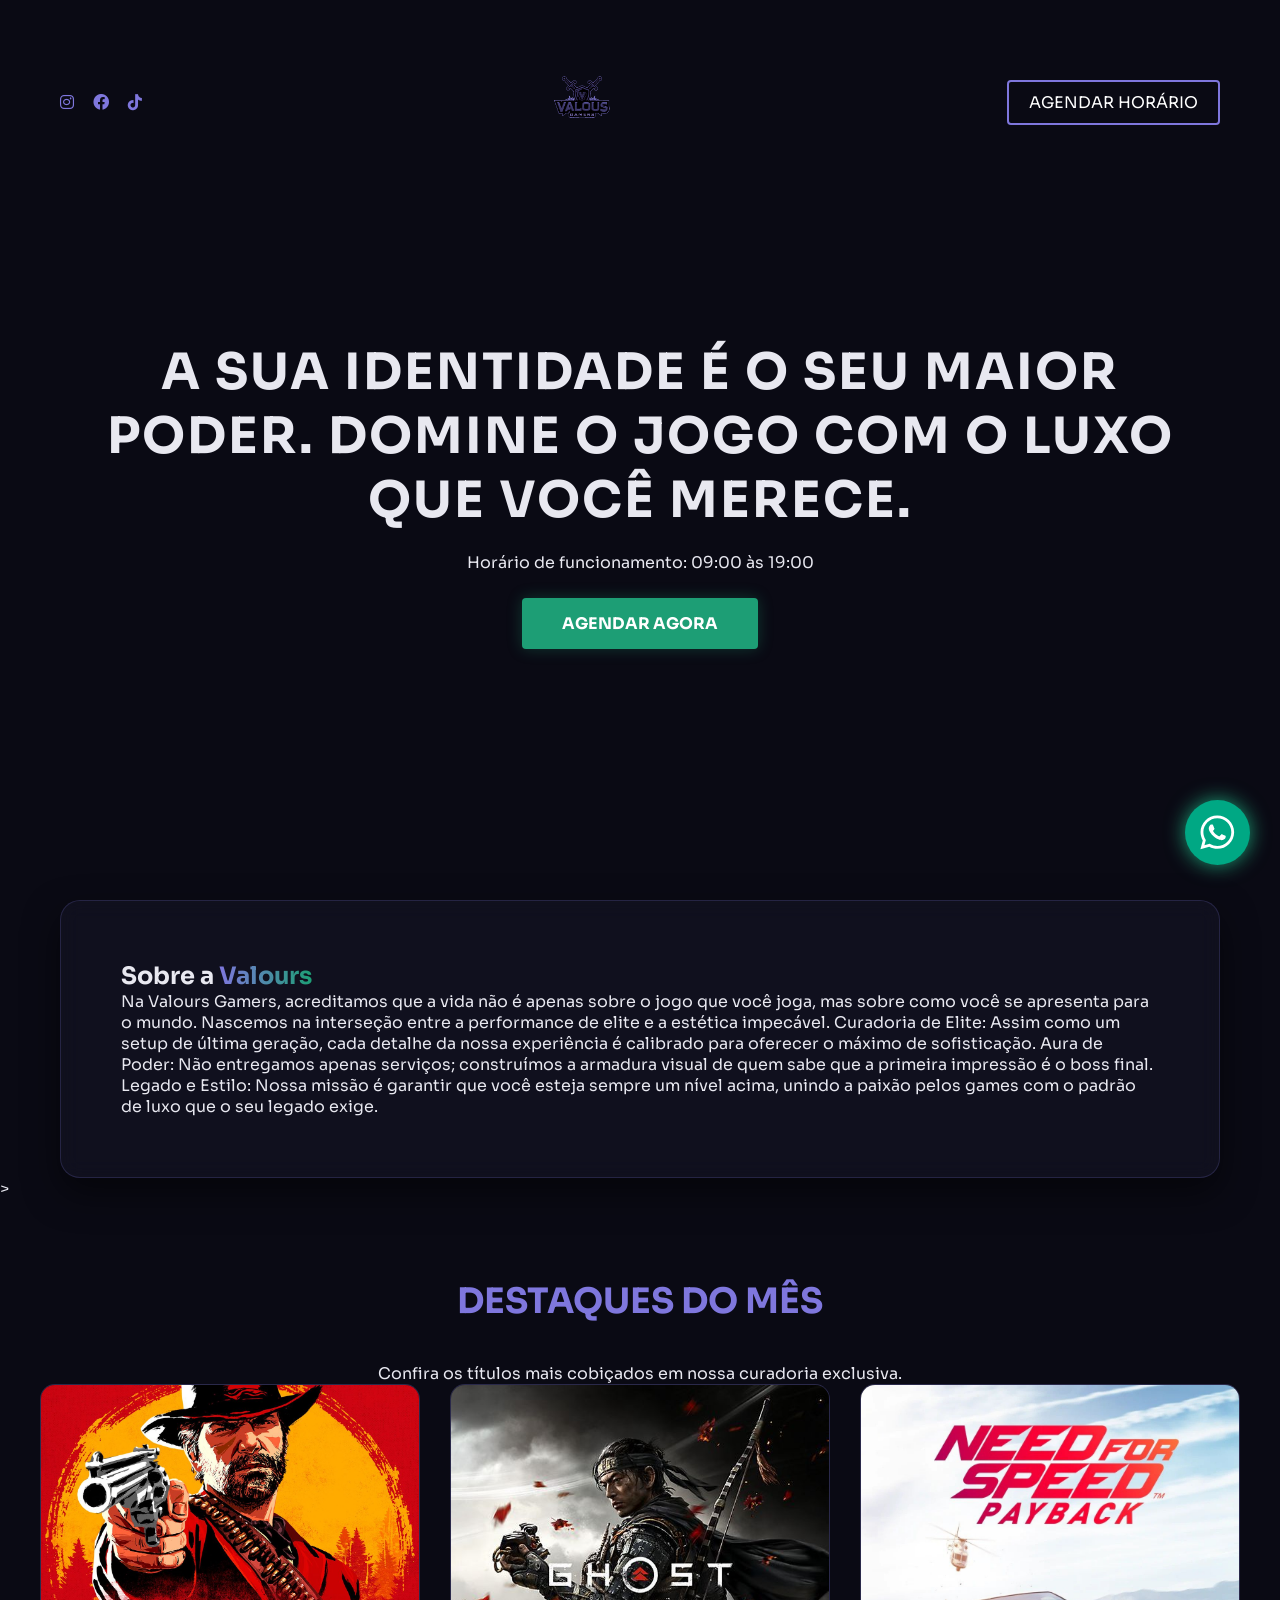
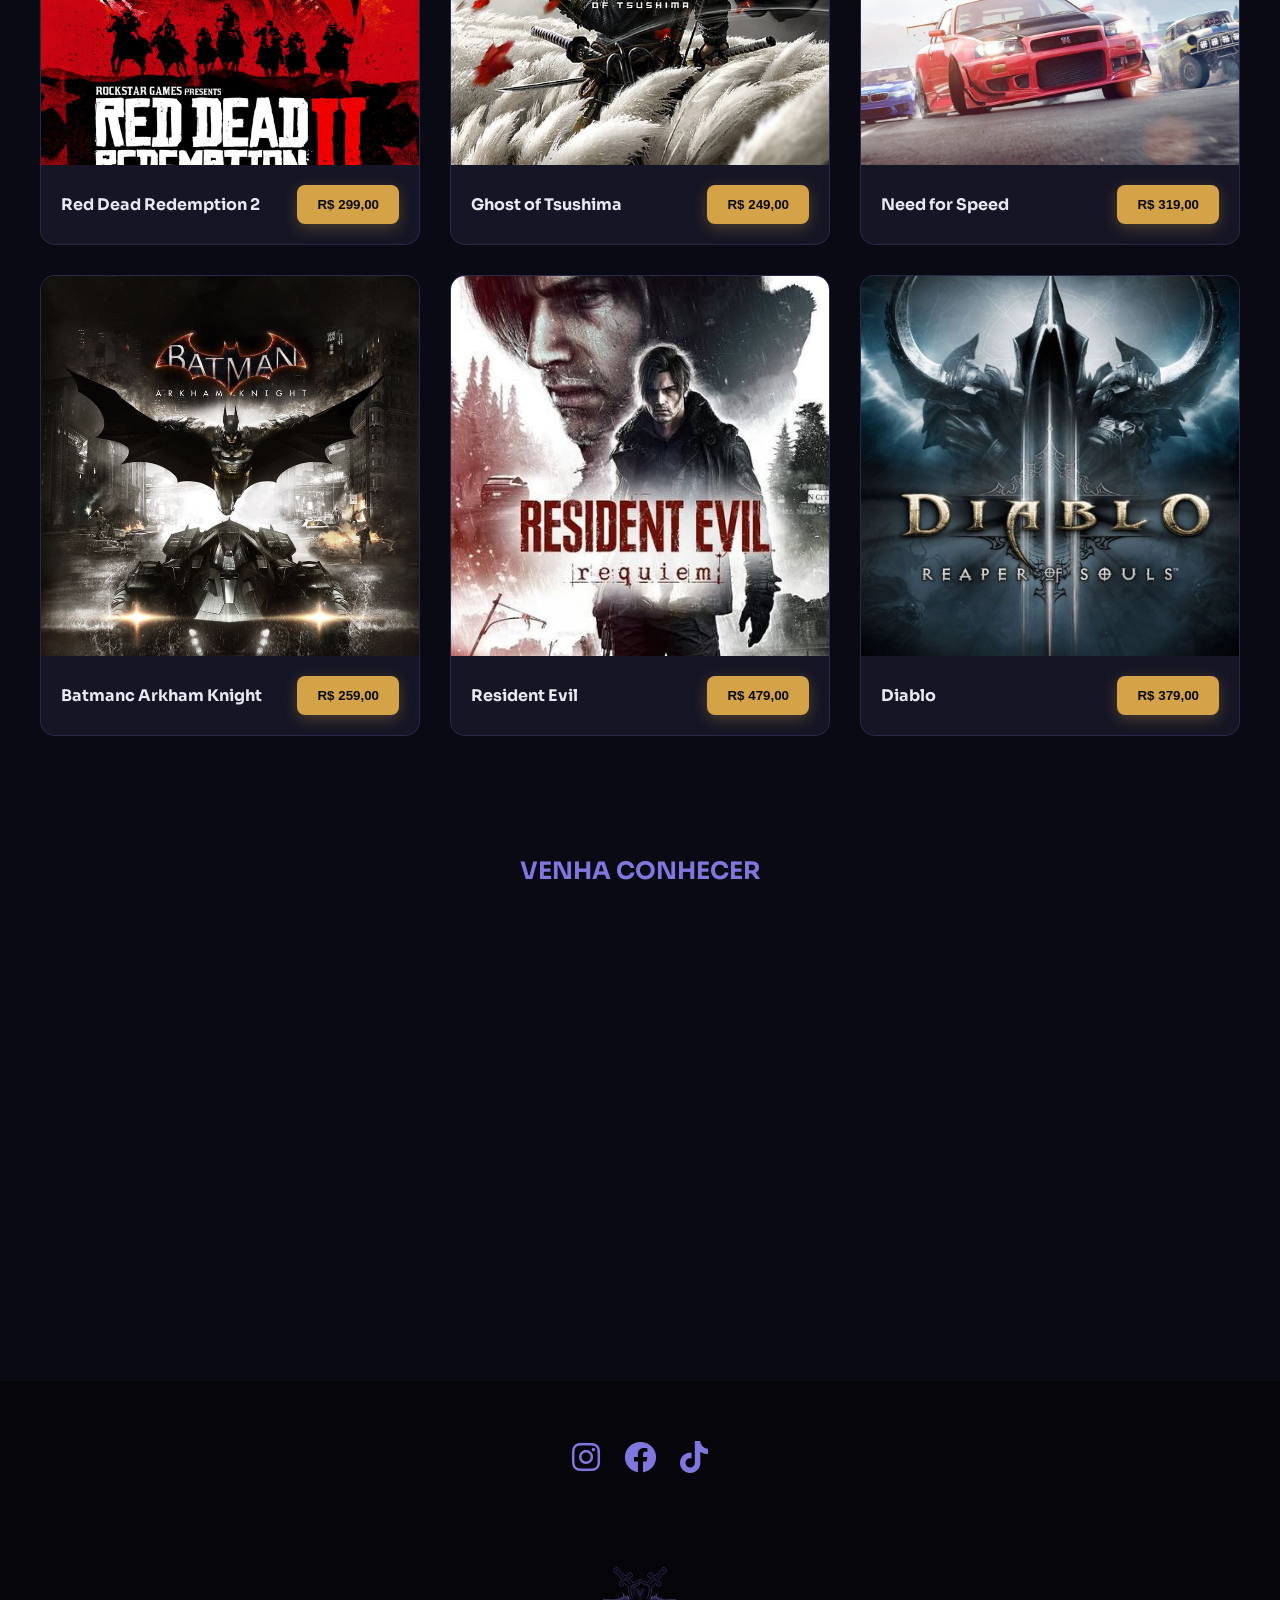
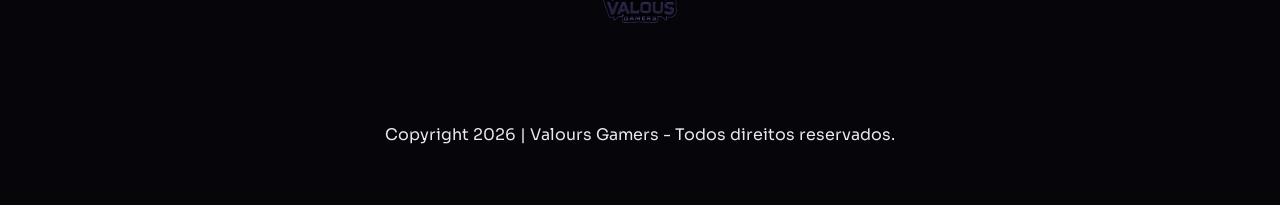
==== commit 87447fe1: "mudei algumas coisas" ====
--- a/valours/index.html
+++ b/valours/index.html
@@ -3,206 +3,150 @@
 <head>
   <meta charset="UTF-8">
   <meta name="viewport" content="width=device-width, initial-scale=1.0">
-
+  <title>Valours Gamers | Elite Experience</title>
+  
   <link href="https://unpkg.com/aos@2.3.1/dist/aos.css" rel="stylesheet" />
-  <link rel="preconnect" href="https://fonts.googleapis.com" />
-  <link rel="preconnect" href="https://fonts.gstatic.com" crossorigin />
-  <link href="https://fonts.googleapis.com/css2?family=Sora:wght@300;400;500;600&display=swap" rel="stylesheet" />
-
-  <link rel="stylesheet" href="https://cdnjs.cloudflare.com/ajax/libs/font-awesome/6.0.0-beta3/css/all.min.css" integrity="sha512-Fo3rlrZj/k7ujTnHg4CGR2D7kSs0v4LLanw2qksYuRlEzO+tcaEPQogQ0KaoGN26/zrn20ImR1DfuLWnOo7aBA==" crossorigin="anonymous" referrerpolicy="no-referrer" />
-
+  <link href="https://fonts.googleapis.com/css2?family=Sora:wght@300;400;600&display=swap" rel="stylesheet" />
+  <link rel="stylesheet" href="https://cdnjs.cloudflare.com/ajax/libs/font-awesome/6.0.0-beta3/css/all.min.css" />
+  
   <link rel="stylesheet" href="style.css" />
-  <script src="https://unpkg.com/aos@2.3.1/dist/aos.js"></script>
-
-
-  <title>Valours Gamers</title>
 </head>
 <body>
-  <!-- HEADER -->
+
   <div class="bg-home">
-    <header>
-
-      <nav class="header-content container">
+    <header class="container">
+      <nav class="header-content">
         <div class="header-icons" data-aos="fade-down">
-          <a href="#">
-           <i class="fa-brands fa-instagram fa-2x"></i>   
-          </a>
-          <a href="#">
-            <i class="fa-brands fa-facebook fa-2x"></i>   
-          </a>
-          <a href="#">
-            <i class="fa-brands fa-tiktok fa-2x"></i>   
-          </a>
+          <a href="#"><i class="fa-brands fa-instagram"></i></a>
+          <a href="#"><i class="fa-brands fa-facebook"></i></a>
+          <a href="#"><i class="fa-brands fa-tiktok"></i></a>
         </div>
 
-        <div class="header-logo" data-aos="fade-up" data-aos-delay="300">
-  <img 
-    data-aos="flip-up"
-    data-aos-delay="300"
-    data-aos-duration="1500"
-    src="assets/logo-tema-removebg-preview.png" 
-    alt="Logo Valours"
-    class="logo-img"
-  />
-</div>
+        <div class="header-logo" data-aos="zoom-in">
+          <img src="assets/logoFundo.png" alt="Logo Valours" class="logo-img" />
+        </div>
 
         <div data-aos="fade-down">
-          <a class="header-button" href="#">
-            Agendar horário
-          </a>
+          <a class="header-button" href="#">AGENDAR HORÁRIO</a>
         </div>
-
       </nav>
 
       <main class="hero container" data-aos="fade-up" data-aos-delay="400">
-        <h1>ESTILO É UM REFLEXO DA SUA ATITUDE E SUA PERSONALIDADE.</h1>
-        <p>Horário de funcionamento: 09:00 ás 19:00</p>
-        <a 
-          href="https://api.whatsapp.com/send?phone=5511000000000&text=Quero%20fazer%20um%20agendamento%20hoje!" 
-          class="button-contact" 
-          target="_blank"
-        >
-          Agendar horário
-        </a>
+        <h1>A SUA IDENTIDADE É O SEU MAIOR PODER. DOMINE O JOGO COM O LUXO QUE VOCÊ MERECE.</h1>
+        <p>Horário de funcionamento: 09:00 às 19:00</p>
+        <a href="https://api.whatsapp.com/send?phone=5561999639758" class="button-contact">AGENDAR AGORA</a>
       </main>
-
     </header>
-
   </div>
 
- <section class="about">
-  <div class="container about-content">
-    
-    <!-- Lado das Imagens (Conforme a sua referência visual) -->
-    <div data-aos="zoom-in" data-aos-delay="100" class="about-images">
-      <!-- Você pode manter a estrutura de colagem de fotos aqui -->
-      <img src="assets/sobre-composicao.png" alt="Excelência Valours" />
+  <section class="about-premium container" data-aos="fade-up">
+    <div class="about-glass">
+        <h2>Sobre a <span class="text-gradient">Valours</span></h2>
+        <p>Na Valours Gamers, acreditamos que a vida não é apenas sobre o jogo que você joga, mas sobre como você se apresenta para o mundo. Nascemos na interseção entre a performance de elite e a estética impecável.
+
+Curadoria de Elite: Assim como um setup de última geração, cada detalhe da nossa experiência é calibrado para oferecer o máximo de sofisticação.
+
+Aura de Poder: Não entregamos apenas serviços; construímos a armadura visual de quem sabe que a primeira impressão é o boss final.
+
+Legado e Estilo: Nossa missão é garantir que você esteja sempre um nível acima, unindo a paixão pelos games com o padrão de luxo que o seu legado exige.</p>
+        </div>
+</section>>
+
+  <section class="services container">
+    <div class="services-header" data-aos="fade-right">
+      <h2>DESTAQUES DO MÊS</h2>
+      <p>Confira os títulos mais cobiçados em nossa curadoria exclusiva.</p>
     </div>
 
-    <!-- Lado do Texto -->
-    <div class="about-description" data-aos="zoom-out-left" data-aos-delay="250">
-      <h2>SOBRE A VALOURS</h2>
-      <p>
-        A <strong>Valours</strong> nasceu da necessidade de redefinir o conceito de estética masculina e feminina. 
-        Não entregamos apenas cortes ou peças de vestuário; entregamos <strong>autoridade e confiança</strong>.
-      </p>
-      <p>
-        Nossa missão é proporcionar uma experiência de luxo onde cada detalhe é pensado para refletir a sua melhor versão. 
-        Combinamos a tradição da alfaiataria e do visagismo com as tendências mais sofisticadas do mercado global.
-      </p>
-      <p>
-        Seja através de um atendimento personalizado ou de nossas peças exclusivas, a Valours é o destino 
-        de quem entende que a <strong>imagem é o reflexo da própria atitude</strong>.
-      </p>
-      
-      <div class="about-hours">
-        <p><i class="fa-regular fa-clock"></i> Atendimento exclusivo: <strong>09:00</strong> às <strong>19:00</strong></p>
-      </div>
-    </div>
-
-  </div>
-</section>
-
-  <!-- SERVICES -->
-
-  <section class="services">
-
-    <div class="services-content container">
-      <h2>Serviços</h2>
-      <p>Lorem ipsum dolor sit amet, consectetur adipisicing elit. Rem nihil officiis sed magni in reiciendis cupiditate tenetur cumque voluptatum quibusdam, consectetur impedit quaerat dicta iusto velit atque enim culpa dolore.</p>
-    </div>
-
-    <section class="haircuts">
-
-      <div class="haircut" data-aos="fade-up" data-aos-delay="150">
-        <img
-          src="assets/corte1.png"
-          alt="Corte normal"
-        />
-        <div class="haircut-info">
-          <strong>Corte normal</strong>
-          <button>
-            R$ 45,00
-          </button>
+    <div class="haircuts-grid">
+      <div class="haircut-card" data-aos="fade-up" data-aos-delay="150">
+        <div class="card-image">
+          <img src="assets/rdr2.jpg" alt="Red Dead Redemption 2" />
+        </div>
+        <div class="card-info">
+          <strong>Red Dead Redemption 2</strong>
+          <button>R$ 299,00</button>
         </div>
       </div>
 
-      <div class="haircut" data-aos="fade-up" data-aos-delay="250">
-        <img
-          src="assets/corte2.png"
-          alt="Barba completa"
-        />
-        <div class="haircut-info">
-          <strong>Barba completa</strong>
-          <button>
-            R$ 35,00
-          </button>
+      <div class="haircut-card" data-aos="fade-up" data-aos-delay="250">
+        <div class="card-image">
+          <img src="assets/ghost.jpg" alt="Ghost of Tsushima" />
+        </div>
+        <div class="card-info">
+          <strong>Ghost of Tsushima</strong>
+          <button>R$ 249,00</button>
         </div>
       </div>
 
-      <div class="haircut" data-aos="fade-up" data-aos-delay="400">
-        <img
-          src="assets/corte3.png"
-          alt="Corte e barba"
-        />
-        <div class="haircut-info">
-          <strong>Corte e barba</strong>
-          <button>
-            R$ 85,00
-          </button>
+      <div class="haircut-card" data-aos="fade-up" data-aos-delay="400">
+        <div class="card-image">
+          <img src="assets/needSpeed.jpg" alt="Tekken" />
+        </div>
+
+        <div class="card-info">
+          <strong>Need for Speed</strong>
+          <button>R$ 319,00</button>
         </div>
       </div>
 
-    </section>
+      <div class="haircut-card" data-aos="fade-up" data-aos-delay="400">
+        <div class="card-image">
+          <img src="assets/batman.jpg" alt="Tekken" />
+        </div>
+        <div class="card-info">
+          <strong>Batmanc Arkham Knight</strong>
+          <button>R$ 259,00</button>
+        </div>
+      </div>
 
+      <div class="haircut-card" data-aos="fade-up" data-aos-delay="400">
+        <div class="card-image">
+          <img src="assets/resident2.jpg" alt="Tekken" />
+        </div>
+        <div class="card-info">
+          <strong>Resident Evil</strong>
+          <button>R$ 479,00</button>
+        </div>
+      </div>
+
+      <div class="haircut-card" data-aos="fade-up" data-aos-delay="400">
+        <div class="card-image">
+          <img src="assets/diablo.jpg" alt="Tekken" />
+        </div>
+        <div class="card-info">
+          <strong>Diablo</strong>
+          <button>R$ 379,00</button>
+        </div>
+      </div>
+    </div>
   </section>
 
-  <!-- FOOTER -->
-
-  <div class="services">
+  <div class="map-title">
     <h2>Venha conhecer</h2>
   </div>
-
   <iframe
-  width="100%"
-  src="https://www.google.com/maps/embed?pb=!1m18!1m12!1m3!1d7476.4115143508725!2d-54.58602051703828!3d-20.45674056051272!2m3!1f0!2f0!3f0!3m2!1i1024!2i768!4f13.1!3m3!1m2!1s0x9486e8954ac0b10d%3A0x7149aba0cb5688b8!2sShopping%20Campo%20Grande!5e0!3m2!1sen!2sbr!4v1688840244482!5m2!1sen!2sbr" width="600" height="450" style="border:0;" allowfullscreen="" loading="lazy" referrerpolicy="no-referrer-when-downgrade"></iframe>
+    width="100%"
+    src="https://www.google.com/maps/embed?pb=!1m14!1m12!1m3!1d15357.265747443144!2d-47.91299!3d-15.794!2m3!1f0!2f0!3f0!3m2!1i1024!2i768!4f13.1!5e0!3m2!1spt-BR!2sbr!4v1715000000000" 
+    height="450" style="border:0;" allowfullscreen="" loading="lazy"></iframe>
 
   <footer class="footer">
     <div class="footer-icons">
-      <a href="#">
-        <i class="fa-brands fa-instagram fa-2x"></i>   
-       </a>
-       <a href="#">
-         <i class="fa-brands fa-facebook fa-2x"></i>   
-       </a>
-       <a href="#">
-         <i class="fa-brands fa-tiktok fa-2x"></i>   
-       </a>
+      <a href="#"><i class="fa-brands fa-instagram fa-2x"></i></a>
+      <a href="#"><i class="fa-brands fa-facebook fa-2x"></i></a>
+      <a href="#"><i class="fa-brands fa-tiktok fa-2x"></i></a>
     </div>
-
-    <div>
-      <img 
-        src="assets/logo.svg" 
-        alt="Logo barbearia"
-      />
+    <div class="footer-logo">
+       <img src="assets/logoFundo.png" alt="Logo Valours" style="width: 120px;" />
     </div>
-
-    <p>Copyright 2023 | Dev Barbearia - Todos direitos reservados.</p>
+    <p>Copyright 2026 | Valours Gamers - Todos direitos reservados.</p>
   </footer>
 
-  <!-- Button Whatsapp -->
-
-  <a 
-   href="https://api.whatsapp.com/send?phone=5561999639758&text=Quero%20fazer%20um%20site%20hoje!"
-   class="btn-whatsapp"
-   target="_blank"
-   data-aos="zoom-in-up" data-aos-delay="400"
-  >
-    <img src="assets/whatssapp.svg" alt="Botao whatsapp" />
-    <span class="tooltip-text">Agende seu horário</span>
+  <a href="https://api.whatsapp.com/send?phone=5561999639758" class="btn-whatsapp" target="_blank" data-aos="zoom-in">
+    <img src="assets/whatssapp.svg" alt="Botão whatsapp" />
   </a>
 
-
-  <script src="script.js"></script>
+  <script src="https://unpkg.com/aos@2.3.1/dist/aos.js"></script>
+  <script>AOS.init({ duration: 1000, once: true });</script>
 </body>
 </html>
--- a/valours/style.css
+++ b/valours/style.css
@@ -1,325 +1,140 @@
-/* 
-Paleta de Cores: Midnight Blue (#000d21) e Gold (#d4a348)
-*/
-
 :root {
-  --midnight-blue: #000d21;
-  --bg-dark: #000814;
-  --gold-primary: #d4a348;
-  --gold-light: #f1c27d;
-  --gold-shadow: rgba(212, 163, 72, 0.3);
-  --white: #ffffff;
-  --gray-text: #a0a0a0;
+  --primary-bg: #0A0A14;    /* Preto Profundo */
+  --accent-purple: #7F77DD; /* Roxo Elétrico */
+  --accent-neon: #1D9E75;   /* Verde Neon */
+  --white-cold: #E8E8F0;
 }
 
-* {
-  margin: 0;
-  padding: 0;
-  box-sizing: border-box;
-  outline: 0;
+* { margin: 0; padding: 0; box-sizing: border-box; }
+body { font-family: 'Sora', sans-serif; background-color: var(--primary-bg); color: var(--white-cold); overflow-x: hidden; }
+.container { max-width: 1200px; margin: 0 auto; padding: 0 20px; }
+
+/* HERO */
+.bg-home { min-height: 100vh; background: linear-gradient(rgba(10, 10, 20, 0.8), var(--primary-bg)), url('assets/fun') center/cover; position: relative; }
+.header-content { display: flex; justify-content: space-between; align-items: center; padding: 25px 0; }
+.logo-img { width: 150px; }
+.header-icons a i { color: var(--accent-purple); margin-right: 15px; transition: 0.3s; }
+.header-icons a:hover i { transform: scale(1.2); color: var(--accent-neon); }
+.header-button { border: 2px solid var(--accent-purple); padding: 10px 20px; color: #fff; text-decoration: none; border-radius: 4px; transition: 0.3s; }
+.header-button:hover { background: var(--accent-purple); box-shadow: 0 0 15px var(--accent-purple); }
+.hero { text-align: center; padding-top: 15vh; }
+.hero h1 { font-size: clamp(30px, 5vw, 50px); text-transform: uppercase; margin-bottom: 20px; letter-spacing: 2px; }
+.button-contact { display: inline-block; background: var(--accent-neon); color: #fff; padding: 15px 40px; border-radius: 4px; text-decoration: none; font-weight: 700; margin-top: 25px; transition: 0.3s; box-shadow: 0 0 15px rgba(29,158,117,0.3); }
+.button-contact:hover { transform: scale(1.05); box-shadow: 0 0 25px var(--accent-neon); }
+
+/* SOBRE */
+.about-section {
+    background-color: #0A0A14; /* Preto Profundo */
+    color: #E8E8F0; /* Branco Frio */
+    padding: 100px 20px;
+    text-align: center;
 }
 
-body {
-  font-family: "Sora", sans-serif;
-  width: 100%;
-  background-color: var(--bg-dark);
-  color: var(--white);
-  overflow-x: hidden;
+.about-section h2 {
+    color: #7F77DD; /* Roxo Elétrico */
+    font-size: 3rem;
+    text-transform: uppercase;
+    letter-spacing: 4px;
+    margin-bottom: 30px;
 }
 
-/* --- HEADER --- */
-header {
-  width: 100%;
-  padding-top: 20px;
+.highlight-green {
+    color: #1D9E75; /* Verde Neon para dar ênfase */
+    font-weight: bold;
 }
 
-.header-content {
-  display: flex;
-  align-items: center;
-  justify-content: space-between;
+/* CARDS JOGOS */
+.services { padding: 80px 0; text-align: center; }
+.services-header h2 { font-size: 35px; color: var(--accent-purple); text-transform: uppercase; margin-bottom: 40px; }
+.haircuts-grid { display: grid; grid-template-columns: repeat(auto-fit, minmax(300px, 1fr)); gap: 30px; }
+.haircut-card { background: #151525; border-radius: 15px; overflow: hidden; border: 1px solid rgba(127,119,221,0.2); transition: 0.4s; }
+.haircut-card:hover { transform: translateY(-10px); border-color: var(--accent-neon); }
+.card-image { width: 100%; height: 380px; }
+.card-image img { width: 100%; height: 100%; object-fit: cover; transition: 0.5s; }
+.card-info { padding: 20px; display: flex; justify-content: space-between; align-items: center; }
+.card-info button { background: var(--accent-purple); border: none; padding: 10px 15px; color: #fff; border-radius: 5px; font-weight: 600; cursor: pointer; }
+
+/* MAPA E FOOTER */
+.map-title { padding: 40px 0; text-align: center; background: var(--primary-bg); }
+.map-title h2 { color: var(--accent-purple); text-transform: uppercase; }
+.footer { padding: 60px 0; text-align: center; background: #05050a; }
+.footer-icons { margin-bottom: 25px; }
+.footer-icons a { color: var(--accent-purple); margin: 0 10px; transition: 0.3s; }
+.footer-logo { margin-bottom: 20px; opacity: 0.7; }
+
+/* WHATSAPP */
+.btn-whatsapp { position: fixed; bottom: 30px; right: 30px; z-index: 100; transition: 0.3s; }
+.btn-whatsapp:hover { transform: scale(1.1); }
+.btn-whatsapp img { width: 65px; filter: drop-shadow(0 0 10px var(--accent-neon)); }
+
+/* RESPONSIVIDADE */
+@media (max-width: 768px) {
+  .about-content { flex-direction: column; text-align: center; }
+  .header-content { flex-direction: column; gap: 20px; }
+}
+logo-img { 
+  width: 250px; /* Aumentado de 150px para 250px */
+  height: 100px;
+  transition: transform 0.3s ease;
 }
 
-.header-icons {
-  display: flex;
-  gap: 14px;
+/* LOGO DO RODAPÉ */
+.footer-logo img {
+  width: 200px !important; /* Aumentado de 120px para 200px */
+  height: auto;
+  opacity: 0.8;
 }
 
-.header-icons a i {
-  color: var(--gold-primary);
-  transition: all 0.3s ease;
-}
-
-.header-icons a:hover i {
-  color: var(--white);
-  transform: translateY(-5px);
-}
-
-.header-logo {
-  display: flex;
-  align-items: center;
-  justify-content: center;
-}
-
-.logo-img {
-  width: 180px;
-  height: auto;
-  filter: drop-shadow(0 0 10px rgba(212, 163, 72, 0.2));
-  transition: transform 0.4s ease;
-}
-
-.logo-img:hover {
-  transform: scale(1.05);
-}
-
-.header-button {
-  border: 1px solid var(--gold-primary);
-  padding: 10px 28px;
-  border-radius: 4px;
-  color: var(--gold-primary);
-  background-color: transparent;
-  font-weight: 600;
-  text-transform: uppercase;
-  font-size: 14px;
-  transition: all 0.4s;
-}
-
-.header-button:hover {
-  background-color: var(--gold-primary);
-  color: var(--midnight-blue);
-  box-shadow: 0 0 15px var(--gold-shadow);
-}
-
-/* --- HERO SECTION --- */
-.bg-home {
-  position: relative;
-  overflow: hidden;
-  background-color: #000d21;
+/* Opcional: Ajuste para que o cabeçalho comporte a logo maior em telas menores */
+@media (max-width: 768px) {
+  .logo-img {
+    width: 180px;
+  }
+  .footer-logo img {
+    width: 150px !important;
+  }
 }
 
 
-.bg-home::before {
-content: "";
-  display: block;
-  position: absolute;
-  left: 0;
-  top: 0;
-  width: 100%;
-  height: 100%;
-  z-index: 0; 
-
-  
-  /* NOVA LOGO DE FUNDO (GRANDE) */
-  background-image: url("assets/logoFundo.png"); 
-  
-  /* Deixando a logo GRANDE e centralizada */
-  background-size: 4000px; 
-  background-repeat: no-repeat;
-  background-position: center;
-  
-  /* Efeito Marca d'água: Baixa opacidade */
-  opacity: 0.15; 
-  
-  filter: blur(1px);
+/* Efeito de Gradiente no Texto */
+.text-gradient {
+    background: linear-gradient(90deg, #7F77DD, #1D9E75);
+    -webkit-background-clip: text;
+    -webkit-text-fill-color: transparent;
+    font-weight: bold;
 }
 
-.hero {
-  min-height: 80vh;
-  display: flex;
-  flex-direction: column;
-  align-items: center;
-  justify-content: center;
-  padding: 14px;
+/* Card de Sobre com efeito de Vidro */
+.about-glass {
+    background: rgba(21, 21, 37, 0.6);
+    backdrop-filter: blur(10px);
+    border: 1px solid rgba(127, 119, 221, 0.2);
+    padding: 60px;
+    border-radius: 20px;
+    box-shadow: 0 15px 35px rgba(0, 0, 0, 0.5);
 }
 
-.hero h1 {
-  text-align: center;
-  line-height: 140%;
-  max-width: 900px;
-  font-size: 48px;
-  font-weight: 600;
-  letter-spacing: 2px; 
-  color: var(--white);
-  text-transform: uppercase;
+/* Botão de Preço (Inspirado no Dourado da Imagem) */
+.card-info button {
+    background: #d4a348; /* Dourado de luxo */
+    color: #0A0A14;
+    border: none;
+    padding: 12px 20px;
+    font-weight: 800;
+    border-radius: 8px;
+    box-shadow: 0 4px 15px rgba(212, 163, 72, 0.3);
+    transition: 0.3s;
 }
 
-.hero p {
-  text-align: center;
-  margin: 20px 0;
-  color: var(--gold-light);
-  font-size: 18px;
-  letter-spacing: 2px;
+.card-info button:hover {
+    transform: translateY(-3px);
+    box-shadow: 0 8px 25px rgba(212, 163, 72, 0.5);
 }
 
-.button-contact {
-  padding: 18px 38px;
-  color: var(--midnight-blue);
-  background: linear-gradient(135deg, var(--gold-primary), var(--gold-light));
-  border: 0;
-  font-size: 16px;
-  font-weight: 700;
-  text-transform: uppercase;
-  border-radius: 4px;
-  box-shadow: 0 4px 15px var(--gold-shadow);
-  transition: transform 0.3s ease;
-}
-
-.button-contact:hover {
-  transform: scale(1.05);
-  filter: brightness(1.1);
-}
-.about {
-  background-color: var(--midnight-blue); /* Cor base da logo */
-  padding: 80px 0;
-  color: var(--white);
-}
-
-.about-description h2 {
-  color: var(--gold-primary); /* Dourado da marca */
-  font-size: 32px;
-  letter-spacing: 2px;
-  margin-bottom: 24px;
-  text-transform: uppercase;
-}
-
-.about-description p {
-  font-size: 16px;
-  line-height: 1.8;
-  margin-bottom: 15px;
-  opacity: 0.9;
-}
-
-.about-description strong {
-  color: var(--gold-light); /* Destaque em dourado claro */
-}
-
-/* Estilo para o horário de funcionamento */
-.about-hours {
-  margin-top: 20px;
-  padding-top: 15px;
-  border-top: 1px solid rgba(212, 163, 72, 0.3);
-}
-
-/* --- SERVICES SECTION --- */
-.services {
-  background-color: var(--bg-dark);
-  padding: 80px 0;
-  text-align: center;
-}
-
-.services-content h2 {
-  text-transform: uppercase;
-  font-size: 38px;
-  color: var(--gold-primary);
-  margin-bottom: 15px;
-}
-
-.services-content p {
-  margin: 0 auto 50px auto;
-  max-width: 700px;
-  color: var(--gray-text);
-}
-
-.haircuts {
-  display: flex;
-  justify-content: center;
-  gap: 25px;
-  padding: 0 20px;
-}
-
-.haircut {
-  flex: 1;
-  background-color: var(--midnight-blue);
-  border-radius: 12px;
-  border: 1px solid rgba(212, 163, 72, 0.1);
-  overflow: hidden;
-  transition: transform 0.3s, border 0.3s;
-}
-
-.haircut:hover {
-  transform: translateY(-10px);
-  border: 1px solid var(--gold-primary);
-}
-
-.haircut img {
-  width: 100%;
-  height: 250px;
-  object-fit: cover;
-  transition: transform 0.5s;
-}
-
-.haircut-info {
-  padding: 20px;
-  display: flex;
-  justify-content: space-between;
-  align-items: center;
-  background-color: var(--midnight-blue);
-}
-
-.haircut-info strong {
-  color: var(--white);
-  font-size: 18px;
-}
-
-.haircut-info button {
-  color: var(--midnight-blue);
-  background-color: var(--gold-primary);
-  padding: 8px 16px;
-  border-radius: 6px;
-  border: none;
-  font-weight: 600;
-  font-size: 14px;
-}
-
-/* --- FOOTER --- */
-.footer {
-  padding: 60px 0;
-  background-color: var(--bg-dark);
-  text-align: center;
-  border-top: 1px solid rgba(212, 163, 72, 0.1);
-}
-
-.footer-icons {
-  margin-bottom: 30px;
-  display: flex;
-  justify-content: center;
-  gap: 20px;
-}
-
-.footer p {
-  color: var(--gray-text);
-  font-size: 14px;
-  margin-top: 20px;
-}
-
-/* --- FLOATING WHATSAPP --- */
-.btn-whatsapp {
-  position: fixed;
-  bottom: 30px;
-  right: 30px;
-  z-index: 100;
-}
-
-.btn-whatsapp img {
-  width: 65px;
-  filter: drop-shadow(0 4px 10px rgba(0,0,0,0.5));
-}
-
-/* --- RESPONSIVIDADE --- */
-@media screen and (max-width: 768px) {
-  .header-content {
-    flex-direction: column;
-    gap: 20px;
-  }
-  .hero h1 { font-size: 32px; }
-  .about-content { flex-direction: column; text-align: center; }
-  .haircuts { flex-direction: column; align-items: center; }
-  .haircut { width: 100%; max-width: 400px; }
-}
-
-.container {
-  max-width: 1200px;
-  margin: 0 auto;
-  padding: 0 20px;
-}
-
-a { text-decoration: none; }+/* Melhoria nas capas dos jogos */
+.card-image img {
+    width: 100%;
+    height: 100%;
+    object-fit: cover;
+    transition: transform 0.8s cubic-bezier(0.2, 1, 0.3, 1);
+}
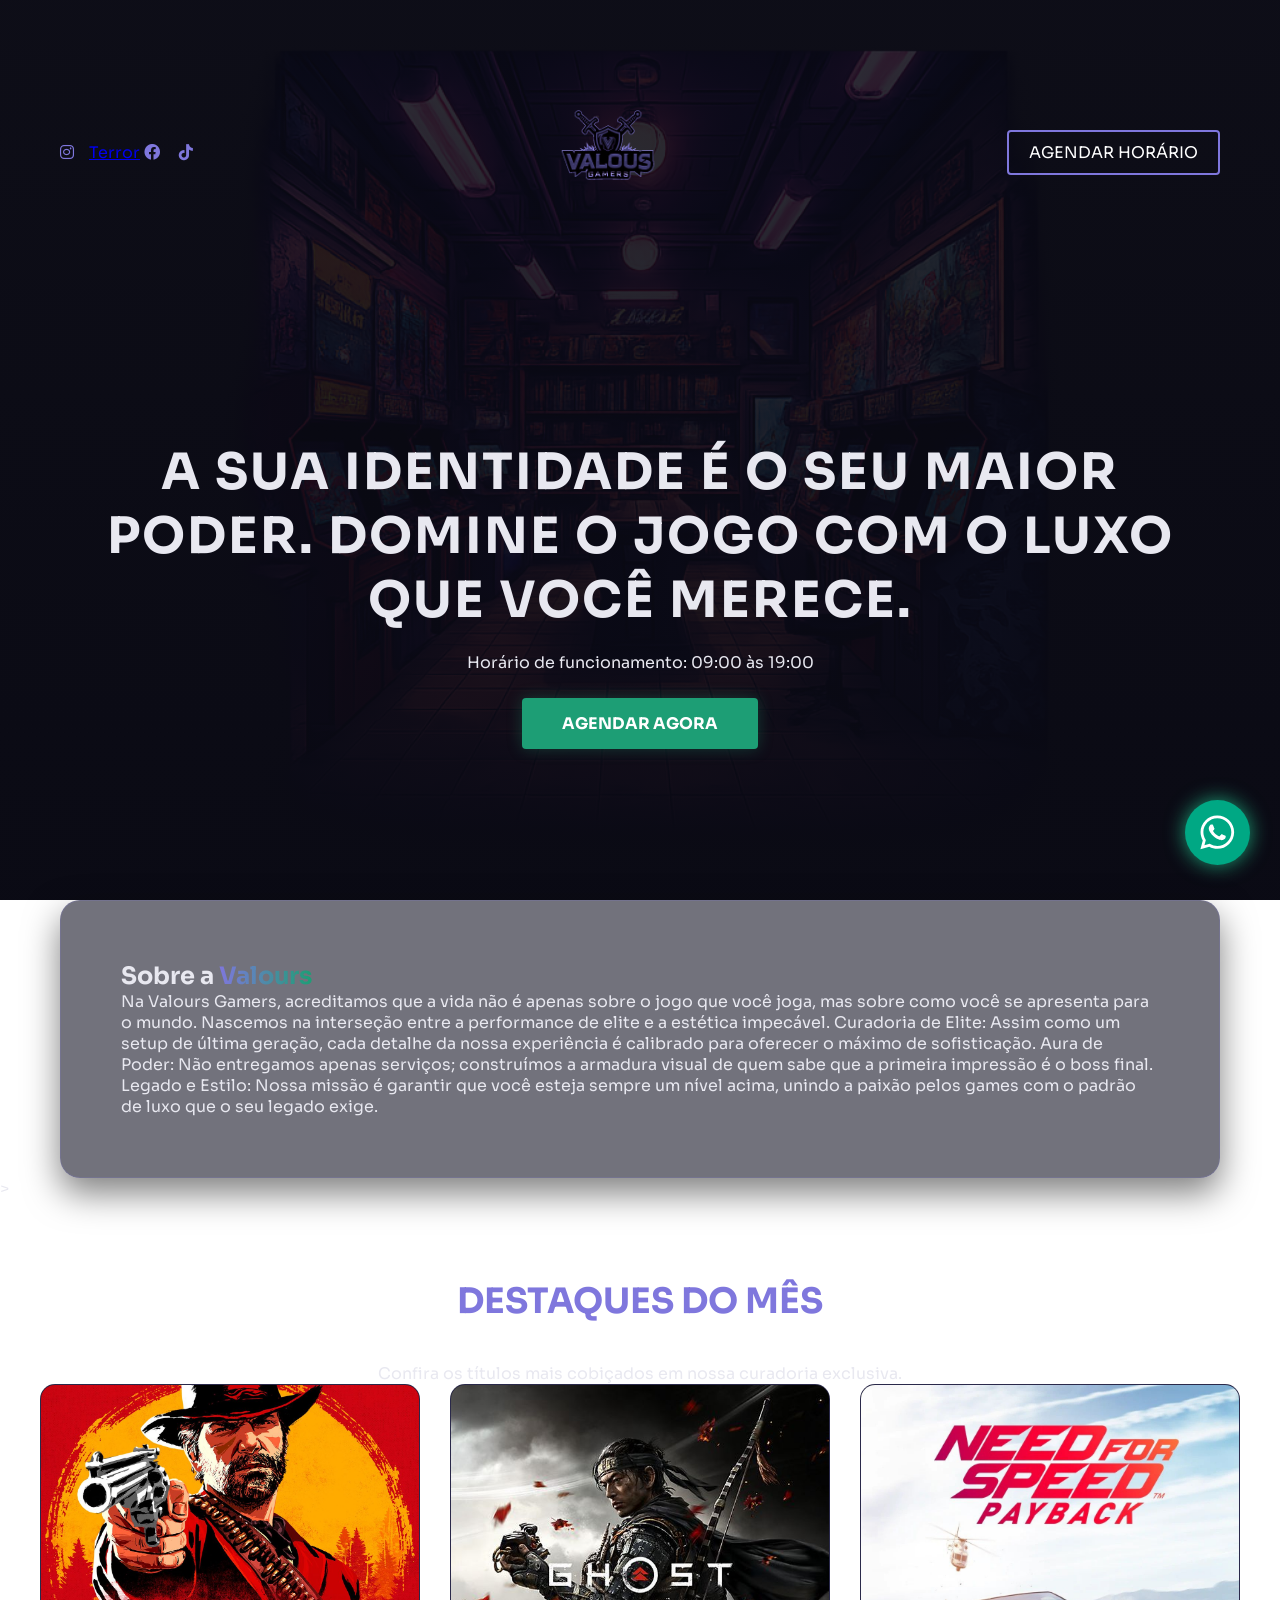
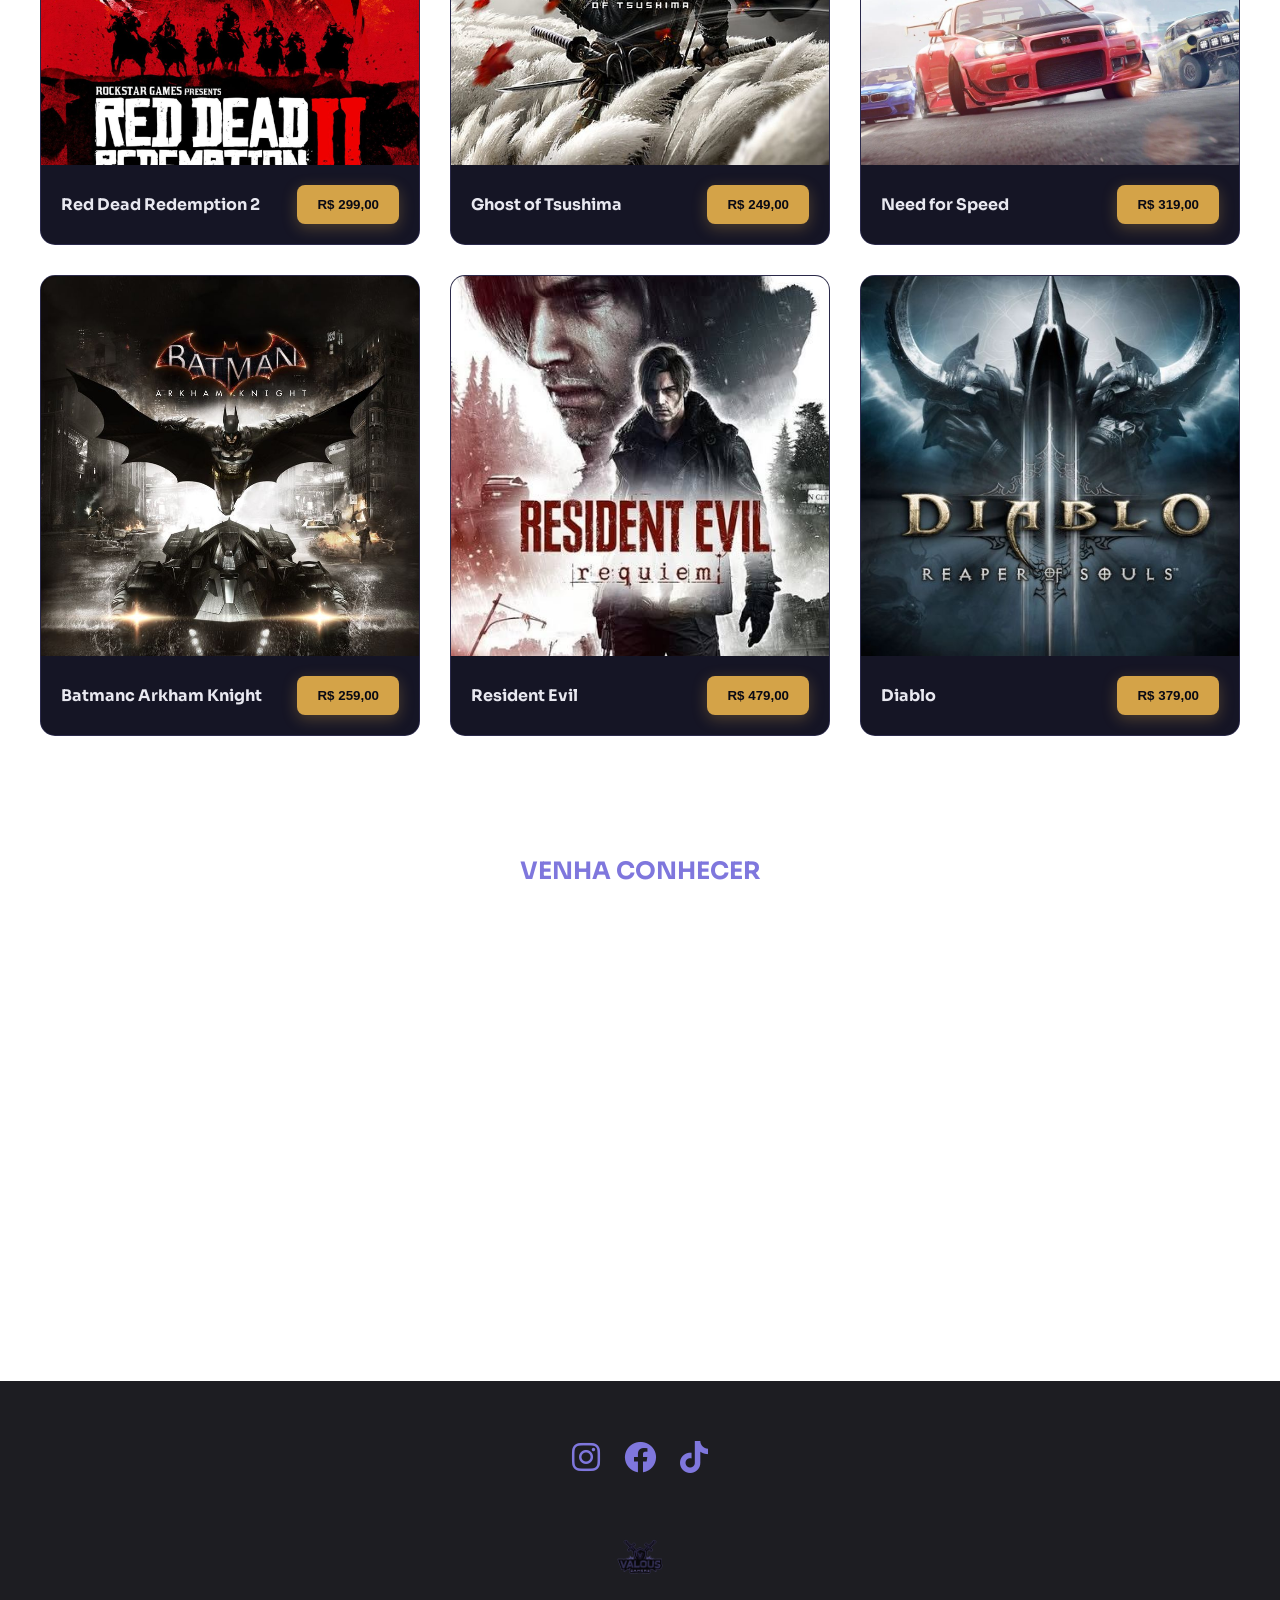
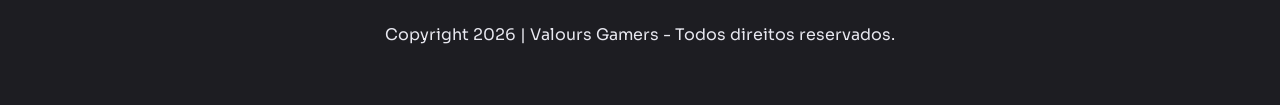
==== commit 927849b4: "adicionei o botao terror" ====
--- a/valours/index.html
+++ b/valours/index.html
@@ -17,7 +17,7 @@
     <header class="container">
       <nav class="header-content">
         <div class="header-icons" data-aos="fade-down">
-          <a href="#"><i class="fa-brands fa-instagram"></i></a>
+          <a href="terror .html"><i class="fa-brands fa-instagram"></i>Terror</a>
           <a href="#"><i class="fa-brands fa-facebook"></i></a>
           <a href="#"><i class="fa-brands fa-tiktok"></i></a>
         </div>
--- a/valours/style.css
+++ b/valours/style.css
@@ -1,140 +1,289 @@
 :root {
-  --primary-bg: #0A0A14;    /* Preto Profundo */
-  --accent-purple: #7F77DD; /* Roxo Elétrico */
-  --accent-neon: #1D9E75;   /* Verde Neon */
+  --primary-bg: #0A0A14;
+  --accent-purple: #7F77DD;
+  --accent-neon: #1D9E75;
   --white-cold: #E8E8F0;
 }
 
-* { margin: 0; padding: 0; box-sizing: border-box; }
-body { font-family: 'Sora', sans-serif; background-color: var(--primary-bg); color: var(--white-cold); overflow-x: hidden; }
-.container { max-width: 1200px; margin: 0 auto; padding: 0 20px; }
+* {
+  margin: 0;
+  padding: 0;
+  box-sizing: border-box;
+}
+
+/* FUNDO PRINCIPAL */
+body {
+  font-family: 'Sora', sans-serif;
+  color: var(--white-cold);
+  overflow-x: hidden;
+
+  background:
+    linear-gradient(rgba(10, 10, 20, 0.9), rgba(10, 10, 20, 0.95)),
+    url(assets/fundoLoja2.png);
+
+  background-size: cover;
+  background-position: center;
+  background-repeat: no-repeat;
+  background-attachment: fixed;
+}
+
+.container {
+  max-width: 1200px;
+  margin: 0 auto;
+  padding: 0 20px;
+}
 
 /* HERO */
-.bg-home { min-height: 100vh; background: linear-gradient(rgba(10, 10, 20, 0.8), var(--primary-bg)), url('assets/fun') center/cover; position: relative; }
-.header-content { display: flex; justify-content: space-between; align-items: center; padding: 25px 0; }
-.logo-img { width: 150px; }
-.header-icons a i { color: var(--accent-purple); margin-right: 15px; transition: 0.3s; }
-.header-icons a:hover i { transform: scale(1.2); color: var(--accent-neon); }
-.header-button { border: 2px solid var(--accent-purple); padding: 10px 20px; color: #fff; text-decoration: none; border-radius: 4px; transition: 0.3s; }
-.header-button:hover { background: var(--accent-purple); box-shadow: 0 0 15px var(--accent-purple); }
-.hero { text-align: center; padding-top: 15vh; }
-.hero h1 { font-size: clamp(30px, 5vw, 50px); text-transform: uppercase; margin-bottom: 20px; letter-spacing: 2px; }
-.button-contact { display: inline-block; background: var(--accent-neon); color: #fff; padding: 15px 40px; border-radius: 4px; text-decoration: none; font-weight: 700; margin-top: 25px; transition: 0.3s; box-shadow: 0 0 15px rgba(29,158,117,0.3); }
-.button-contact:hover { transform: scale(1.05); box-shadow: 0 0 25px var(--accent-neon); }
+.bg-home {
+  min-height: 100vh;
+
+  background:
+    linear-gradient(rgba(10, 10, 20, 0.85), rgba(10, 10, 20, 0.95)),
+    url(assets/fundoLoja2.png);
+
+  background-size: cover;
+  background-position: center;
+  background-repeat: no-repeat;
+
+  position: relative;
+}
+
+.header-content {
+  display: flex;
+  justify-content: space-between;
+  align-items: center;
+  padding: 25px 0;
+}
+
+.logo-img {
+  width: 250px;
+  height: auto;
+  transition: transform 0.3s ease;
+}
+
+.header-icons a i {
+  color: var(--accent-purple);
+  margin-right: 15px;
+  transition: 0.3s;
+}
+
+.header-icons a:hover i {
+  transform: scale(1.2);
+  color: var(--accent-neon);
+}
+
+.header-button {
+  border: 2px solid var(--accent-purple);
+  padding: 10px 20px;
+  color: #fff;
+  text-decoration: none;
+  border-radius: 4px;
+  transition: 0.3s;
+}
+
+.header-button:hover {
+  background: var(--accent-purple);
+  box-shadow: 0 0 15px var(--accent-purple);
+}
+
+.hero {
+  text-align: center;
+  padding-top: 15vh;
+}
+
+.hero h1 {
+  font-size: clamp(30px, 5vw, 50px);
+  text-transform: uppercase;
+  margin-bottom: 20px;
+  letter-spacing: 2px;
+}
+
+.button-contact {
+  display: inline-block;
+  background: var(--accent-neon);
+  color: #fff;
+  padding: 15px 40px;
+  border-radius: 4px;
+  text-decoration: none;
+  font-weight: 700;
+  margin-top: 25px;
+  transition: 0.3s;
+  box-shadow: 0 0 15px rgba(29,158,117,0.3);
+}
+
+.button-contact:hover {
+  transform: scale(1.05);
+  box-shadow: 0 0 25px var(--accent-neon);
+}
 
 /* SOBRE */
 .about-section {
-    background-color: #0A0A14; /* Preto Profundo */
-    color: #E8E8F0; /* Branco Frio */
-    padding: 100px 20px;
-    text-align: center;
+  background-color: transparent;
+  padding: 100px 20px;
+  text-align: center;
 }
 
 .about-section h2 {
-    color: #7F77DD; /* Roxo Elétrico */
-    font-size: 3rem;
-    text-transform: uppercase;
-    letter-spacing: 4px;
-    margin-bottom: 30px;
+  color: var(--accent-purple);
+  font-size: 3rem;
+  text-transform: uppercase;
+  letter-spacing: 4px;
+  margin-bottom: 30px;
 }
 
 .highlight-green {
-    color: #1D9E75; /* Verde Neon para dar ênfase */
-    font-weight: bold;
+  color: var(--accent-neon);
+  font-weight: bold;
+}
+
+/* CARD VIDRO */
+.about-glass {
+  background: rgba(21, 21, 37, 0.6);
+  backdrop-filter: blur(10px);
+  border: 1px solid rgba(127, 119, 221, 0.2);
+  padding: 60px;
+  border-radius: 20px;
+  box-shadow: 0 15px 35px rgba(0, 0, 0, 0.5);
 }
 
 /* CARDS JOGOS */
-.services { padding: 80px 0; text-align: center; }
-.services-header h2 { font-size: 35px; color: var(--accent-purple); text-transform: uppercase; margin-bottom: 40px; }
-.haircuts-grid { display: grid; grid-template-columns: repeat(auto-fit, minmax(300px, 1fr)); gap: 30px; }
-.haircut-card { background: #151525; border-radius: 15px; overflow: hidden; border: 1px solid rgba(127,119,221,0.2); transition: 0.4s; }
-.haircut-card:hover { transform: translateY(-10px); border-color: var(--accent-neon); }
-.card-image { width: 100%; height: 380px; }
-.card-image img { width: 100%; height: 100%; object-fit: cover; transition: 0.5s; }
-.card-info { padding: 20px; display: flex; justify-content: space-between; align-items: center; }
-.card-info button { background: var(--accent-purple); border: none; padding: 10px 15px; color: #fff; border-radius: 5px; font-weight: 600; cursor: pointer; }
-
-/* MAPA E FOOTER */
-.map-title { padding: 40px 0; text-align: center; background: var(--primary-bg); }
-.map-title h2 { color: var(--accent-purple); text-transform: uppercase; }
-.footer { padding: 60px 0; text-align: center; background: #05050a; }
-.footer-icons { margin-bottom: 25px; }
-.footer-icons a { color: var(--accent-purple); margin: 0 10px; transition: 0.3s; }
-.footer-logo { margin-bottom: 20px; opacity: 0.7; }
+.services {
+  padding: 80px 0;
+  text-align: center;
+}
+
+.services-header h2 {
+  font-size: 35px;
+  color: var(--accent-purple);
+  text-transform: uppercase;
+  margin-bottom: 40px;
+}
+
+.haircuts-grid {
+  display: grid;
+  grid-template-columns: repeat(auto-fit, minmax(300px, 1fr));
+  gap: 30px;
+}
+
+.haircut-card {
+  background: #151525;
+  border-radius: 15px;
+  overflow: hidden;
+  border: 1px solid rgba(127,119,221,0.2);
+  transition: 0.4s;
+}
+
+.haircut-card:hover {
+  transform: translateY(-10px);
+  border-color: var(--accent-neon);
+}
+
+.card-image {
+  width: 100%;
+  height: 380px;
+}
+
+.card-image img {
+  width: 100%;
+  height: 100%;
+  object-fit: cover;
+  transition: transform 0.8s cubic-bezier(0.2, 1, 0.3, 1);
+}
+
+.card-info {
+  padding: 20px;
+  display: flex;
+  justify-content: space-between;
+  align-items: center;
+}
+
+.card-info button {
+  background: #d4a348;
+  color: #0A0A14;
+  border: none;
+  padding: 12px 20px;
+  font-weight: 800;
+  border-radius: 8px;
+  box-shadow: 0 4px 15px rgba(212, 163, 72, 0.3);
+  transition: 0.3s;
+}
+
+.card-info button:hover {
+  transform: translateY(-3px);
+  box-shadow: 0 8px 25px rgba(212, 163, 72, 0.5);
+}
+
+/* MAPA */
+.map-title {
+  padding: 40px 0;
+  text-align: center;
+}
+
+.map-title h2 {
+  color: var(--accent-purple);
+  text-transform: uppercase;
+}
+
+/* FOOTER */
+.footer {
+  padding: 60px 0;
+  text-align: center;
+  background: rgba(5,5,10,0.9);
+}
+
+.footer-icons {
+  margin-bottom: 25px;
+}
+
+.footer-icons a {
+  color: var(--accent-purple);
+  margin: 0 10px;
+  transition: 0.3s;
+}
+
+.footer-logo img {
+  width: 200px;
+  opacity: 0.7;
+}
 
 /* WHATSAPP */
-.btn-whatsapp { position: fixed; bottom: 30px; right: 30px; z-index: 100; transition: 0.3s; }
-.btn-whatsapp:hover { transform: scale(1.1); }
-.btn-whatsapp img { width: 65px; filter: drop-shadow(0 0 10px var(--accent-neon)); }
-
-/* RESPONSIVIDADE */
+.btn-whatsapp {
+  position: fixed;
+  bottom: 30px;
+  right: 30px;
+  z-index: 100;
+  transition: 0.3s;
+}
+
+.btn-whatsapp:hover {
+  transform: scale(1.1);
+}
+
+.btn-whatsapp img {
+  width: 65px;
+  filter: drop-shadow(0 0 10px var(--accent-neon));
+}
+
+/* TEXTO GRADIENTE */
+.text-gradient {
+  background: linear-gradient(90deg, #7F77DD, #1D9E75);
+  -webkit-background-clip: text;
+  -webkit-text-fill-color: transparent;
+  font-weight: bold;
+}
+
+/* RESPONSIVO */
 @media (max-width: 768px) {
-  .about-content { flex-direction: column; text-align: center; }
-  .header-content { flex-direction: column; gap: 20px; }
-}
-logo-img { 
-  width: 250px; /* Aumentado de 150px para 250px */
-  height: 100px;
-  transition: transform 0.3s ease;
-}
-
-/* LOGO DO RODAPÉ */
-.footer-logo img {
-  width: 200px !important; /* Aumentado de 120px para 200px */
-  height: auto;
-  opacity: 0.8;
-}
-
-/* Opcional: Ajuste para que o cabeçalho comporte a logo maior em telas menores */
-@media (max-width: 768px) {
+  .header-content {
+    flex-direction: column;
+    gap: 20px;
+  }
+
   .logo-img {
     width: 180px;
   }
+
   .footer-logo img {
-    width: 150px !important;
+    width: 150px;
   }
-}
-
-
-/* Efeito de Gradiente no Texto */
-.text-gradient {
-    background: linear-gradient(90deg, #7F77DD, #1D9E75);
-    -webkit-background-clip: text;
-    -webkit-text-fill-color: transparent;
-    font-weight: bold;
-}
-
-/* Card de Sobre com efeito de Vidro */
-.about-glass {
-    background: rgba(21, 21, 37, 0.6);
-    backdrop-filter: blur(10px);
-    border: 1px solid rgba(127, 119, 221, 0.2);
-    padding: 60px;
-    border-radius: 20px;
-    box-shadow: 0 15px 35px rgba(0, 0, 0, 0.5);
-}
-
-/* Botão de Preço (Inspirado no Dourado da Imagem) */
-.card-info button {
-    background: #d4a348; /* Dourado de luxo */
-    color: #0A0A14;
-    border: none;
-    padding: 12px 20px;
-    font-weight: 800;
-    border-radius: 8px;
-    box-shadow: 0 4px 15px rgba(212, 163, 72, 0.3);
-    transition: 0.3s;
-}
-
-.card-info button:hover {
-    transform: translateY(-3px);
-    box-shadow: 0 8px 25px rgba(212, 163, 72, 0.5);
-}
-
-/* Melhoria nas capas dos jogos */
-.card-image img {
-    width: 100%;
-    height: 100%;
-    object-fit: cover;
-    transition: transform 0.8s cubic-bezier(0.2, 1, 0.3, 1);
 }
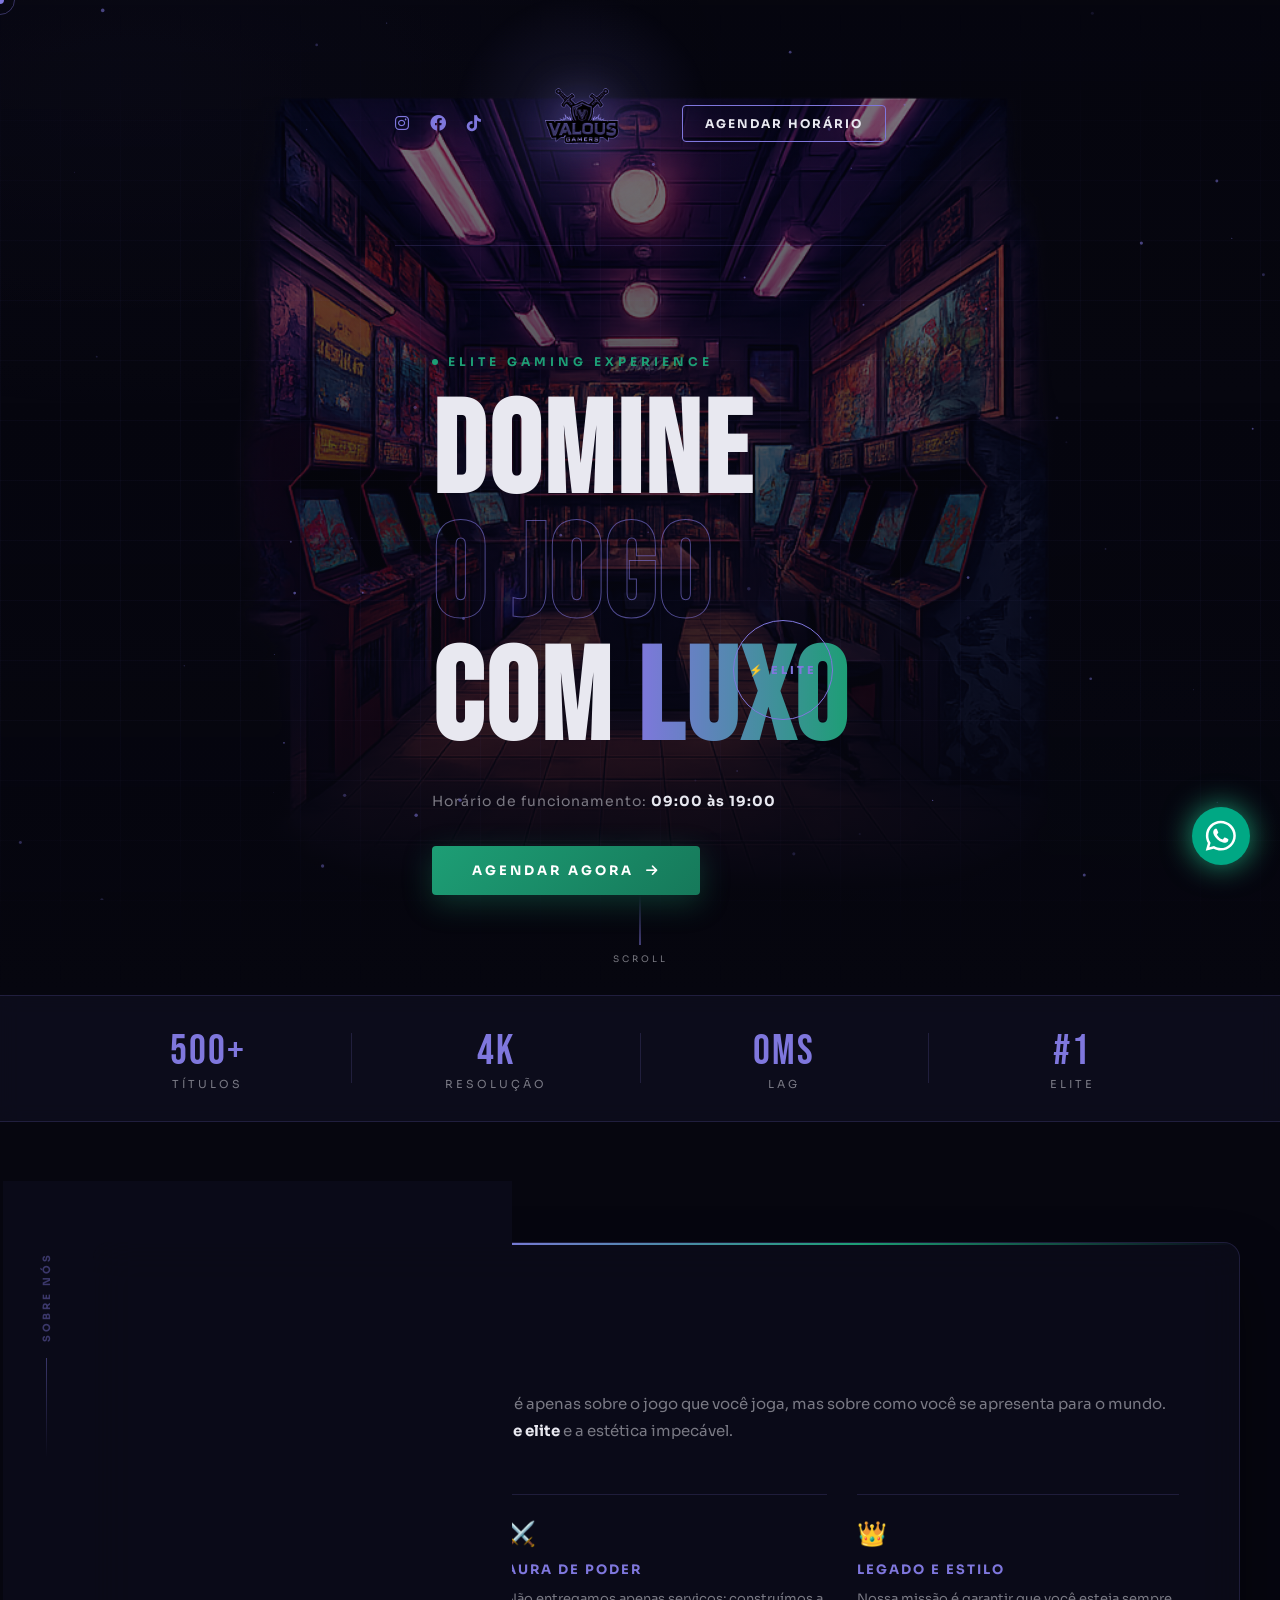
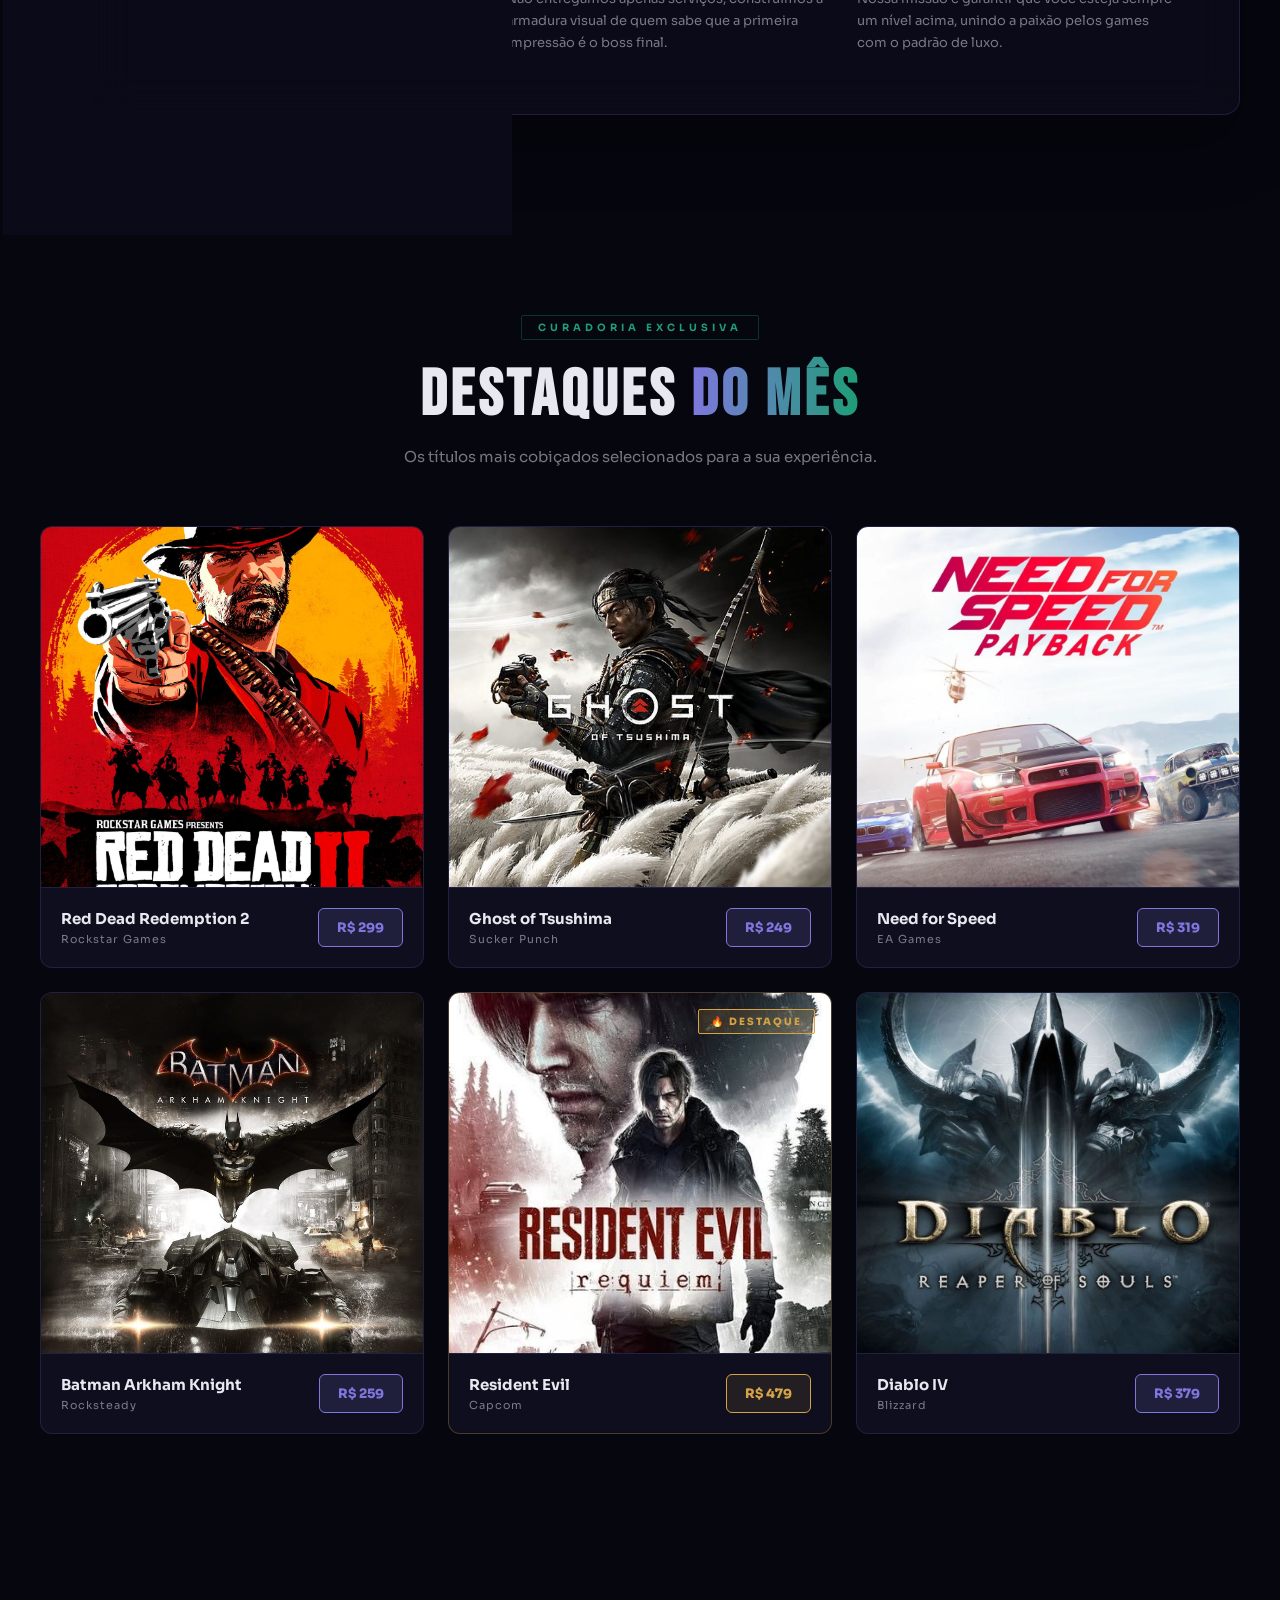
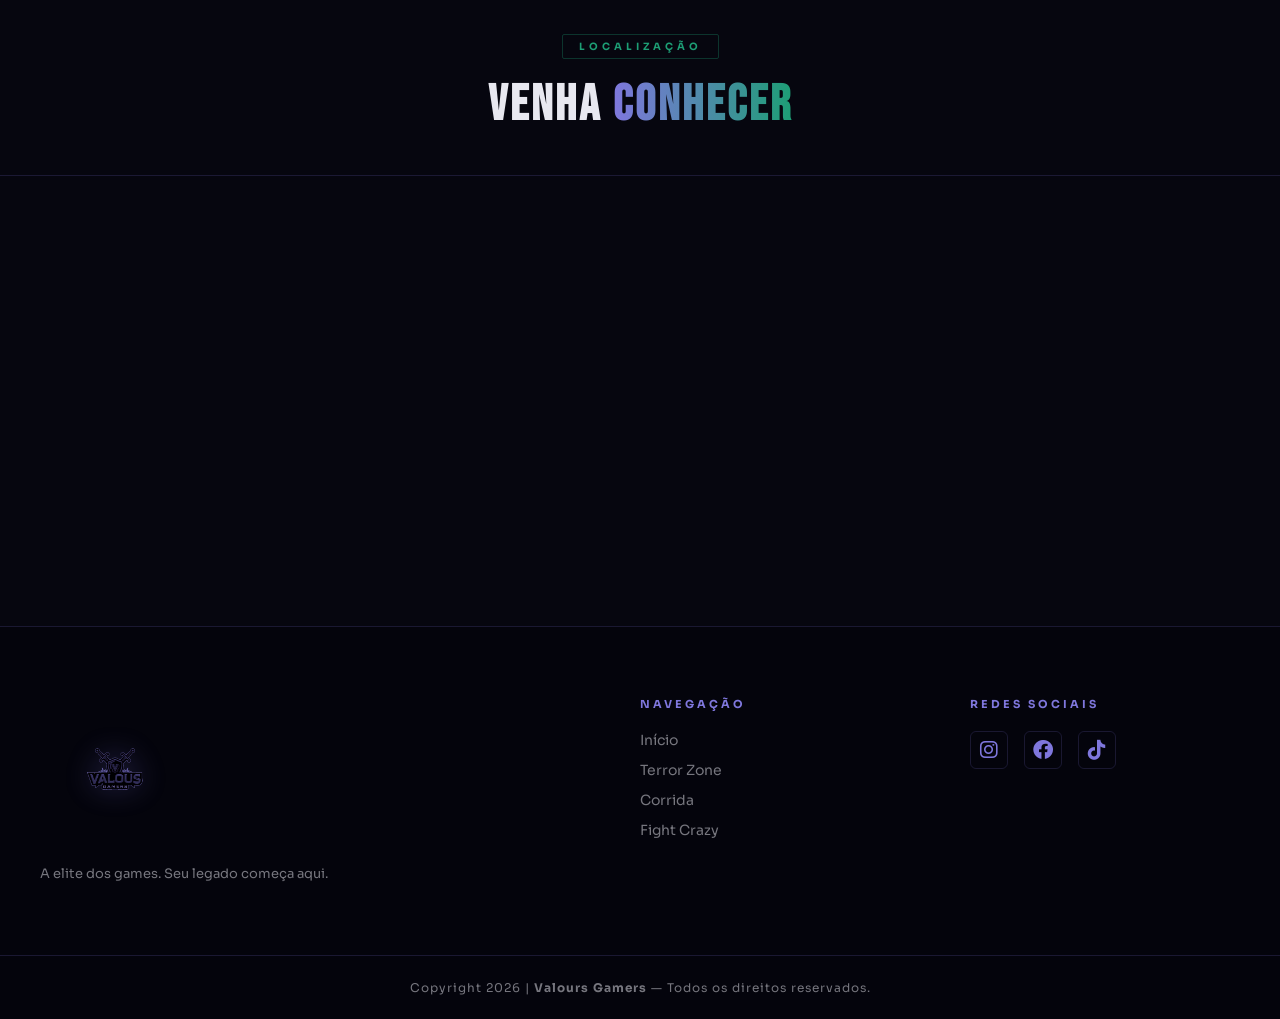
==== commit 6072afaf: "projeto finalizado" ====
--- a/valours/index.html
+++ b/valours/index.html
@@ -4,149 +4,365 @@
   <meta charset="UTF-8">
   <meta name="viewport" content="width=device-width, initial-scale=1.0">
   <title>Valours Gamers | Elite Experience</title>
-  
+
   <link href="https://unpkg.com/aos@2.3.1/dist/aos.css" rel="stylesheet" />
-  <link href="https://fonts.googleapis.com/css2?family=Sora:wght@300;400;600&display=swap" rel="stylesheet" />
+  <link href="https://fonts.googleapis.com/css2?family=Bebas+Neue&family=Sora:wght@300;400;600;700&display=swap" rel="stylesheet" />
   <link rel="stylesheet" href="https://cdnjs.cloudflare.com/ajax/libs/font-awesome/6.0.0-beta3/css/all.min.css" />
-  
   <link rel="stylesheet" href="style.css" />
 </head>
 <body>
 
+  <!-- CURSOR PERSONALIZADO -->
+  <div class="cursor"></div>
+  <div class="cursor-follower"></div>
+
+  <!-- HERO SECTION -->
   <div class="bg-home">
+
+    <!-- PARTÍCULAS DE FUNDO -->
+    <canvas id="particles-canvas"></canvas>
+
+    <!-- OVERLAY GRADE -->
+    <div class="grid-overlay"></div>
+
     <header class="container">
       <nav class="header-content">
+
         <div class="header-icons" data-aos="fade-down">
-          <a href="terror .html"><i class="fa-brands fa-instagram"></i>Terror</a>
-          <a href="#"><i class="fa-brands fa-facebook"></i></a>
-          <a href="#"><i class="fa-brands fa-tiktok"></i></a>
-        </div>
-
-        <div class="header-logo" data-aos="zoom-in">
-          <img src="assets/logoFundo.png" alt="Logo Valours" class="logo-img" />
+          <a href="https://www.instagram.com/accounts/login/" class="nav-link">
+            <i class="fa-brands fa-instagram"></i>
+            
+          </a>
+          <a href="https://www.facebook.com/?_rdr" class="nav-link"><i class="fa-brands fa-facebook"></i></a>
+          <a href="https://www.tiktok.com/login" class="nav-link"><i class="fa-brands fa-tiktok"></i></a>
+        </div>
+
+        <div class="header-logo" data-aos="zoom-in" data-aos-delay="200">
+          <div class="logo-wrapper">
+            <img src="assets/logoFundo.png" alt="Logo Valours" class="logo-img" />
+            <div class="logo-glow"></div>
+          </div>
         </div>
 
         <div data-aos="fade-down">
           <a class="header-button" href="#">AGENDAR HORÁRIO</a>
         </div>
       </nav>
-
-      <main class="hero container" data-aos="fade-up" data-aos-delay="400">
-        <h1>A SUA IDENTIDADE É O SEU MAIOR PODER. DOMINE O JOGO COM O LUXO QUE VOCÊ MERECE.</h1>
-        <p>Horário de funcionamento: 09:00 às 19:00</p>
-        <a href="https://api.whatsapp.com/send?phone=5561999639758" class="button-contact">AGENDAR AGORA</a>
-      </main>
     </header>
+
+    <main class="hero container">
+      <div class="hero-eyebrow" data-aos="fade-up" data-aos-delay="300">
+        <span class="dot"></span> ELITE GAMING EXPERIENCE
+      </div>
+      <h1 class="hero-title" data-aos="fade-up" data-aos-delay="500">
+        <span class="line-1">DOMINE</span>
+        <span class="line-2">O JOGO</span>
+        <span class="line-3">COM <em>LUXO</em></span>
+      </h1>
+      <p class="hero-sub" data-aos="fade-up" data-aos-delay="700">
+        Horário de funcionamento: <strong>09:00 às 19:00</strong>
+      </p>
+      <div data-aos="fade-up" data-aos-delay="900">
+        <a href="https://api.whatsapp.com/send?phone=5561999639758" class="button-contact">
+          <span>AGENDAR AGORA</span>
+          <i class="fa-solid fa-arrow-right"></i>
+        </a>
+      </div>
+
+      <!-- BADGE FLUTUANTE -->
+      <div class="hero-badge" data-aos="zoom-in" data-aos-delay="1100">
+        <span class="badge-inner">⚡ ELITE</span>
+      </div>
+    </main>
+
+    <!-- SCROLL INDICATOR -->
+    <div class="scroll-indicator">
+      <div class="scroll-line"></div>
+      <span>SCROLL</span>
+    </div>
   </div>
 
+  <!-- STATS BAR -->
+  <section class="stats-bar">
+    <div class="container stats-inner">
+      <div class="stat-item" data-aos="fade-up" data-aos-delay="100">
+        <span class="stat-num">500+</span>
+        <span class="stat-label">Títulos</span>
+      </div>
+      <div class="stat-divider"></div>
+      <div class="stat-item" data-aos="fade-up" data-aos-delay="200">
+        <span class="stat-num">4K</span>
+        <span class="stat-label">Resolução</span>
+      </div>
+      <div class="stat-divider"></div>
+      <div class="stat-item" data-aos="fade-up" data-aos-delay="300">
+        <span class="stat-num">0ms</span>
+        <span class="stat-label">Lag</span>
+      </div>
+      <div class="stat-divider"></div>
+      <div class="stat-item" data-aos="fade-up" data-aos-delay="400">
+        <span class="stat-num">#1</span>
+        <span class="stat-label">Elite</span>
+      </div>
+    </div>
+  </section>
+
+  <!-- SOBRE -->
   <section class="about-premium container" data-aos="fade-up">
-    <div class="about-glass">
+    <div class="about-layout">
+      <div class="about-tag-col">
+        <div class="about-tag">SOBRE NÓS</div>
+        <div class="about-line"></div>
+      </div>
+      <div class="about-glass">
         <h2>Sobre a <span class="text-gradient">Valours</span></h2>
-        <p>Na Valours Gamers, acreditamos que a vida não é apenas sobre o jogo que você joga, mas sobre como você se apresenta para o mundo. Nascemos na interseção entre a performance de elite e a estética impecável.
-
-Curadoria de Elite: Assim como um setup de última geração, cada detalhe da nossa experiência é calibrado para oferecer o máximo de sofisticação.
-
-Aura de Poder: Não entregamos apenas serviços; construímos a armadura visual de quem sabe que a primeira impressão é o boss final.
-
-Legado e Estilo: Nossa missão é garantir que você esteja sempre um nível acima, unindo a paixão pelos games com o padrão de luxo que o seu legado exige.</p>
-        </div>
-</section>>
-
+        <p class="about-text">
+          Na Valours Gamers, acreditamos que a vida não é apenas sobre o jogo que você joga, mas sobre como você se apresenta para o mundo. Nascemos na interseção entre a <strong>performance de elite</strong> e a estética impecável.
+        </p>
+        <div class="about-pillars">
+          <div class="pillar">
+            <div class="pillar-icon">🎮</div>
+            <h3>Curadoria de Elite</h3>
+            <p>Assim como um setup de última geração, cada detalhe da nossa experiência é calibrado para oferecer o máximo de sofisticação.</p>
+          </div>
+          <div class="pillar">
+            <div class="pillar-icon">⚔️</div>
+            <h3>Aura de Poder</h3>
+            <p>Não entregamos apenas serviços; construímos a armadura visual de quem sabe que a primeira impressão é o boss final.</p>
+          </div>
+          <div class="pillar">
+            <div class="pillar-icon">👑</div>
+            <h3>Legado e Estilo</h3>
+            <p>Nossa missão é garantir que você esteja sempre um nível acima, unindo a paixão pelos games com o padrão de luxo.</p>
+          </div>
+        </div>
+      </div>
+    </div>
+  </section>
+
+  <!-- DESTAQUES DO MÊS -->
   <section class="services container">
     <div class="services-header" data-aos="fade-right">
-      <h2>DESTAQUES DO MÊS</h2>
-      <p>Confira os títulos mais cobiçados em nossa curadoria exclusiva.</p>
+      <div class="section-tag">CURADORIA EXCLUSIVA</div>
+      <h2>DESTAQUES <span class="text-gradient">DO MÊS</span></h2>
+      <p>Os títulos mais cobiçados selecionados para a sua experiência.</p>
     </div>
 
     <div class="haircuts-grid">
+
+      <div class="haircut-card" data-aos="fade-up" data-aos-delay="100">
+        <div class="card-image">
+          <img src="assets/rdr2.jpg" alt="Red Dead Redemption 2" />
+          <div class="card-overlay">
+            <span class="card-genre">AVENTURA ÉPICA</span>
+          </div>
+        </div>
+        <div class="card-info">
+          <div class="card-text">
+            <strong>Red Dead Redemption 2</strong>
+            <span class="card-sub">Rockstar Games</span>
+          </div>
+          <button class="price-btn">R$ 299</button>
+        </div>
+      </div>
+
+      <div class="haircut-card" data-aos="fade-up" data-aos-delay="200">
+        <div class="card-image">
+          <img src="assets/ghost.jpg" alt="Ghost of Tsushima" />
+          <div class="card-overlay">
+            <span class="card-genre">SAMURAI OPEN WORLD</span>
+          </div>
+        </div>
+        <div class="card-info">
+          <div class="card-text">
+            <strong>Ghost of Tsushima</strong>
+            <span class="card-sub">Sucker Punch</span>
+          </div>
+          <button class="price-btn">R$ 249</button>
+        </div>
+      </div>
+
+      <div class="haircut-card" data-aos="fade-up" data-aos-delay="300">
+        <div class="card-image">
+          <img src="assets/needSpeed.jpg" alt="Need for Speed" />
+          <div class="card-overlay">
+            <span class="card-genre">CORRIDA EXTREMA</span>
+          </div>
+        </div>
+        <div class="card-info">
+          <div class="card-text">
+            <strong>Need for Speed</strong>
+            <span class="card-sub">EA Games</span>
+          </div>
+          <button class="price-btn">R$ 319</button>
+        </div>
+      </div>
+
       <div class="haircut-card" data-aos="fade-up" data-aos-delay="150">
         <div class="card-image">
-          <img src="assets/rdr2.jpg" alt="Red Dead Redemption 2" />
-        </div>
-        <div class="card-info">
-          <strong>Red Dead Redemption 2</strong>
-          <button>R$ 299,00</button>
-        </div>
-      </div>
-
-      <div class="haircut-card" data-aos="fade-up" data-aos-delay="250">
-        <div class="card-image">
-          <img src="assets/ghost.jpg" alt="Ghost of Tsushima" />
-        </div>
-        <div class="card-info">
-          <strong>Ghost of Tsushima</strong>
-          <button>R$ 249,00</button>
-        </div>
-      </div>
-
-      <div class="haircut-card" data-aos="fade-up" data-aos-delay="400">
-        <div class="card-image">
-          <img src="assets/needSpeed.jpg" alt="Tekken" />
-        </div>
-
-        <div class="card-info">
-          <strong>Need for Speed</strong>
-          <button>R$ 319,00</button>
-        </div>
-      </div>
-
-      <div class="haircut-card" data-aos="fade-up" data-aos-delay="400">
-        <div class="card-image">
-          <img src="assets/batman.jpg" alt="Tekken" />
-        </div>
-        <div class="card-info">
-          <strong>Batmanc Arkham Knight</strong>
-          <button>R$ 259,00</button>
-        </div>
-      </div>
-
-      <div class="haircut-card" data-aos="fade-up" data-aos-delay="400">
-        <div class="card-image">
-          <img src="assets/resident2.jpg" alt="Tekken" />
-        </div>
-        <div class="card-info">
-          <strong>Resident Evil</strong>
-          <button>R$ 479,00</button>
-        </div>
-      </div>
-
-      <div class="haircut-card" data-aos="fade-up" data-aos-delay="400">
-        <div class="card-image">
-          <img src="assets/diablo.jpg" alt="Tekken" />
-        </div>
-        <div class="card-info">
-          <strong>Diablo</strong>
-          <button>R$ 379,00</button>
-        </div>
-      </div>
+          <img src="assets/batman.jpg" alt="Batman Arkham Knight" />
+          <div class="card-overlay">
+            <span class="card-genre">SUPER-HERÓI</span>
+          </div>
+        </div>
+        <div class="card-info">
+          <div class="card-text">
+            <strong>Batman Arkham Knight</strong>
+            <span class="card-sub">Rocksteady</span>
+          </div>
+          <button class="price-btn">R$ 259</button>
+        </div>
+      </div>
+
+      <div class="haircut-card featured" data-aos="fade-up" data-aos-delay="250">
+        <div class="featured-badge">🔥 DESTAQUE</div>
+        <div class="card-image">
+          <img src="assets/resident2.jpg" alt="Resident Evil" />
+          <div class="card-overlay">
+            <span class="card-genre">SURVIVAL HORROR</span>
+          </div>
+        </div>
+        <div class="card-info">
+          <div class="card-text">
+            <strong>Resident Evil</strong>
+            <span class="card-sub">Capcom</span>
+          </div>
+          <button class="price-btn gold">R$ 479</button>
+        </div>
+      </div>
+
+      <div class="haircut-card" data-aos="fade-up" data-aos-delay="350">
+        <div class="card-image">
+          <img src="assets/diablo.jpg" alt="Diablo" />
+          <div class="card-overlay">
+            <span class="card-genre">HACK & SLASH RPG</span>
+          </div>
+        </div>
+        <div class="card-info">
+          <div class="card-text">
+            <strong>Diablo IV</strong>
+            <span class="card-sub">Blizzard</span>
+          </div>
+          <button class="price-btn">R$ 379</button>
+        </div>
+      </div>
+
     </div>
   </section>
 
-  <div class="map-title">
-    <h2>Venha conhecer</h2>
-  </div>
-  <iframe
-    width="100%"
-    src="https://www.google.com/maps/embed?pb=!1m14!1m12!1m3!1d15357.265747443144!2d-47.91299!3d-15.794!2m3!1f0!2f0!3f0!3m2!1i1024!2i768!4f13.1!5e0!3m2!1spt-BR!2sbr!4v1715000000000" 
-    height="450" style="border:0;" allowfullscreen="" loading="lazy"></iframe>
-
+  <!-- MAPA -->
+  <section class="map-section">
+    <div class="map-title container" data-aos="fade-up">
+      <div class="section-tag">LOCALIZAÇÃO</div>
+      <h2>Venha <span class="text-gradient">Conhecer</span></h2>
+    </div>
+    <div class="map-wrapper" data-aos="fade-up" data-aos-delay="200">
+      <iframe
+        src="https://www.google.com/maps/embed?pb=!1m14!1m12!1m3!1d15357.265747443144!2d-47.91299!3d-15.794!2m3!1f0!2f0!3f0!3m2!1i1024!2i768!4f13.1!5e0!3m2!1spt-BR!2sbr!4v1715000000000"
+        width="100%" height="450" style="border:0;" allowfullscreen="" loading="lazy">
+      </iframe>
+    </div>
+  </section>
+
+  <!-- FOOTER -->
   <footer class="footer">
-    <div class="footer-icons">
-      <a href="#"><i class="fa-brands fa-instagram fa-2x"></i></a>
-      <a href="#"><i class="fa-brands fa-facebook fa-2x"></i></a>
-      <a href="#"><i class="fa-brands fa-tiktok fa-2x"></i></a>
-    </div>
-    <div class="footer-logo">
-       <img src="assets/logoFundo.png" alt="Logo Valours" style="width: 120px;" />
-    </div>
-    <p>Copyright 2026 | Valours Gamers - Todos direitos reservados.</p>
+    <div class="footer-top container">
+      <div class="footer-logo">
+        <img src="assets/logoFundo.png" alt="Logo Valours" />
+        <p>A elite dos games. Seu legado começa aqui.</p>
+      </div>
+      <div class="footer-links">
+        <h4>Navegação</h4>
+        <a href="#">Início</a>
+        <a href="terror .html">Terror Zone</a>
+        <a href="corrida.html">Corrida</a>
+        <a href="luta.html">Fight Crazy</a>
+      </div>
+      <div class="footer-social">
+        <h4>Redes Sociais</h4>
+        <div class="footer-icons">
+          <a href="#"><i class="fa-brands fa-instagram fa-lg"></i></a>
+          <a href="#"><i class="fa-brands fa-facebook fa-lg"></i></a>
+          <a href="#"><i class="fa-brands fa-tiktok fa-lg"></i></a>
+        </div>
+      </div>
+    </div>
+    <div class="footer-bottom">
+      <p>Copyright 2026 | <strong>Valours Gamers</strong> — Todos os direitos reservados.</p>
+    </div>
   </footer>
 
-  <a href="https://api.whatsapp.com/send?phone=5561999639758" class="btn-whatsapp" target="_blank" data-aos="zoom-in">
-    <img src="assets/whatssapp.svg" alt="Botão whatsapp" />
+  <!-- WHATSAPP -->
+  <a href="https://api.whatsapp.com/send?phone=5561999639758" class="btn-whatsapp" target="_blank">
+    <img src="assets/whatssapp.svg" alt="Whatsapp" />
   </a>
 
   <script src="https://unpkg.com/aos@2.3.1/dist/aos.js"></script>
-  <script>AOS.init({ duration: 1000, once: true });</script>
+  <script>
+    AOS.init({ duration: 900, once: true, easing: 'ease-out-cubic' });
+
+    // CURSOR CUSTOMIZADO
+    const cursor = document.querySelector('.cursor');
+    const follower = document.querySelector('.cursor-follower');
+    document.addEventListener('mousemove', e => {
+      cursor.style.left = e.clientX + 'px';
+      cursor.style.top = e.clientY + 'px';
+      setTimeout(() => {
+        follower.style.left = e.clientX + 'px';
+        follower.style.top = e.clientY + 'px';
+      }, 80);
+    });
+    document.querySelectorAll('a, button').forEach(el => {
+      el.addEventListener('mouseenter', () => cursor.classList.add('hover'));
+      el.addEventListener('mouseleave', () => cursor.classList.remove('hover'));
+    });
+
+    // PARTÍCULAS CANVAS
+    const canvas = document.getElementById('particles-canvas');
+    const ctx = canvas.getContext('2d');
+    canvas.width = window.innerWidth;
+    canvas.height = window.innerHeight;
+
+    const particles = Array.from({ length: 60 }, () => ({
+      x: Math.random() * canvas.width,
+      y: Math.random() * canvas.height,
+      r: Math.random() * 1.5 + 0.3,
+      dx: (Math.random() - 0.5) * 0.4,
+      dy: (Math.random() - 0.5) * 0.4,
+      alpha: Math.random() * 0.5 + 0.1
+    }));
+
+    function drawParticles() {
+      ctx.clearRect(0, 0, canvas.width, canvas.height);
+      particles.forEach(p => {
+        ctx.beginPath();
+        ctx.arc(p.x, p.y, p.r, 0, Math.PI * 2);
+        ctx.fillStyle = `rgba(127, 119, 221, ${p.alpha})`;
+        ctx.fill();
+        p.x += p.dx; p.y += p.dy;
+        if (p.x < 0 || p.x > canvas.width) p.dx *= -1;
+        if (p.y < 0 || p.y > canvas.height) p.dy *= -1;
+      });
+      requestAnimationFrame(drawParticles);
+    }
+    drawParticles();
+
+    window.addEventListener('resize', () => {
+      canvas.width = window.innerWidth;
+      canvas.height = window.innerHeight;
+    });
+
+    // CONTADOR ANIMADO
+    const stats = document.querySelectorAll('.stat-num');
+    const observer = new IntersectionObserver(entries => {
+      entries.forEach(entry => {
+        if (entry.isIntersecting) {
+          entry.target.style.opacity = '1';
+          entry.target.style.transform = 'translateY(0)';
+        }
+      });
+    });
+    stats.forEach(s => observer.observe(s));
+  </script>
 </body>
 </html>
--- a/valours/style.css
+++ b/valours/style.css
@@ -1,193 +1,572 @@
+/* =============================================
+   VALOURS GAMERS — ELITE CSS SYSTEM
+   ============================================= */
+
+@import url('https://fonts.googleapis.com/css2?family=Bebas+Neue&family=Sora:wght@300;400;600;700&display=swap');
+
 :root {
-  --primary-bg: #0A0A14;
+  --primary-bg: #06060F;
+  --card-bg: #0E0E1E;
   --accent-purple: #7F77DD;
+  --accent-purple-dim: rgba(127, 119, 221, 0.15);
   --accent-neon: #1D9E75;
+  --accent-neon-dim: rgba(29, 158, 117, 0.15);
+  --gold: #D4A348;
   --white-cold: #E8E8F0;
-}
-
-* {
-  margin: 0;
-  padding: 0;
-  box-sizing: border-box;
-}
-
-/* FUNDO PRINCIPAL */
+  --text-muted: rgba(232, 232, 240, 0.5);
+  --border: rgba(127, 119, 221, 0.18);
+  --font-display: 'Bebas Neue', sans-serif;
+  --font-body: 'Sora', sans-serif;
+}
+
+/* ── RESET ──────────────────────────────── */
+*, *::before, *::after { margin: 0; padding: 0; box-sizing: border-box; }
+
+/* ── BASE ───────────────────────────────── */
+html { scroll-behavior: smooth; }
+
 body {
-  font-family: 'Sora', sans-serif;
+  font-family: var(--font-body);
   color: var(--white-cold);
+  background-color: var(--primary-bg);
   overflow-x: hidden;
-
+  cursor: none;
+}
+
+body::before {
+  content: '';
+  position: fixed;
+  inset: 0;
   background:
-    linear-gradient(rgba(10, 10, 20, 0.9), rgba(10, 10, 20, 0.95)),
-    url(assets/fundoLoja2.png);
-
-  background-size: cover;
-  background-position: center;
-  background-repeat: no-repeat;
-  background-attachment: fixed;
+    radial-gradient(ellipse 80% 60% at 10% 10%, rgba(127,119,221,0.06) 0%, transparent 60%),
+    radial-gradient(ellipse 60% 50% at 90% 90%, rgba(29,158,117,0.05) 0%, transparent 60%);
+  pointer-events: none;
+  z-index: 0;
 }
 
 .container {
   max-width: 1200px;
   margin: 0 auto;
-  padding: 0 20px;
-}
-
-/* HERO */
+  padding: 0 24px;
+  position: relative;
+  z-index: 1;
+}
+
+/* ── CURSOR ─────────────────────────────── */
+.cursor {
+  width: 8px; height: 8px;
+  background: var(--accent-purple);
+  border-radius: 50%;
+  position: fixed;
+  pointer-events: none;
+  z-index: 9999;
+  transform: translate(-50%, -50%);
+  transition: width 0.2s, height 0.2s, background 0.2s;
+}
+.cursor.hover { width: 20px; height: 20px; background: var(--accent-neon); }
+
+.cursor-follower {
+  width: 30px; height: 30px;
+  border: 1px solid rgba(127,119,221,0.4);
+  border-radius: 50%;
+  position: fixed;
+  pointer-events: none;
+  z-index: 9998;
+  transform: translate(-50%, -50%);
+  transition: left 0.12s ease, top 0.12s ease, width 0.3s, height 0.3s;
+}
+
+/* ── HERO ────────────────────────────────── */
 .bg-home {
   min-height: 100vh;
+  position: relative;
+  display: flex;
+  flex-direction: column;
+  overflow: hidden;
 
   background:
-    linear-gradient(rgba(10, 10, 20, 0.85), rgba(10, 10, 20, 0.95)),
-    url(assets/fundoLoja2.png);
-
-  background-size: cover;
-  background-position: center;
-  background-repeat: no-repeat;
-
-  position: relative;
-}
+    linear-gradient(180deg, rgba(6,6,15,0.5) 0%, rgba(6,6,15,0.75) 60%, var(--primary-bg) 100%),
+    url('assets/fundoLoja2.png') center center / cover no-repeat;
+}
+
+/* CANVAS PARTÍCULAS */
+#particles-canvas {
+  position: absolute;
+  inset: 0;
+  z-index: 0;
+  pointer-events: none;
+}
+
+/* GRADE OVERLAY */
+.grid-overlay {
+  position: absolute;
+  inset: 0;
+  z-index: 0;
+  pointer-events: none;
+  background-image:
+    linear-gradient(rgba(127,119,221,0.04) 1px, transparent 1px),
+    linear-gradient(90deg, rgba(127,119,221,0.04) 1px, transparent 1px);
+  background-size: 60px 60px;
+  mask-image: linear-gradient(180deg, transparent 0%, black 30%, black 70%, transparent 100%);
+}
+
+/* ── HEADER ──────────────────────────────── */
+header { padding-top: 20px; position: relative; z-index: 10; }
 
 .header-content {
   display: flex;
   justify-content: space-between;
   align-items: center;
-  padding: 25px 0;
-}
+  padding: 20px 0;
+  border-bottom: 1px solid var(--border);
+}
+
+.header-icons { display: flex; gap: 20px; align-items: center; }
+
+.nav-link {
+  display: flex;
+  align-items: center;
+  gap: 6px;
+  color: var(--text-muted);
+  text-decoration: none;
+  font-size: 13px;
+  font-weight: 600;
+  letter-spacing: 1px;
+  text-transform: uppercase;
+  transition: color 0.3s;
+}
+.nav-link i { font-size: 16px; color: var(--accent-purple); transition: 0.3s; }
+.nav-link:hover { color: var(--white-cold); }
+.nav-link:hover i { color: var(--accent-neon); transform: scale(1.2); }
+
+/* LOGO */
+.logo-wrapper { position: relative; display: inline-block; }
 
 .logo-img {
-  width: 250px;
+  width: 200px;
   height: auto;
-  transition: transform 0.3s ease;
-}
-
-.header-icons a i {
-  color: var(--accent-purple);
-  margin-right: 15px;
-  transition: 0.3s;
-}
-
-.header-icons a:hover i {
-  transform: scale(1.2);
-  color: var(--accent-neon);
+  filter: drop-shadow(0 0 20px rgba(127,119,221,0.4));
+  transition: transform 0.4s ease, filter 0.4s ease;
+  position: relative;
+  z-index: 1;
+}
+.logo-img:hover {
+  transform: scale(1.04);
+  filter: drop-shadow(0 0 35px rgba(127,119,221,0.7));
+}
+
+.logo-glow {
+  position: absolute;
+  inset: -30px;
+  background: radial-gradient(circle, rgba(127,119,221,0.15) 0%, transparent 70%);
+  pointer-events: none;
+  border-radius: 50%;
+  animation: pulse-glow 3s ease-in-out infinite;
+}
+@keyframes pulse-glow {
+  0%, 100% { opacity: 0.5; transform: scale(1); }
+  50% { opacity: 1; transform: scale(1.1); }
 }
 
 .header-button {
-  border: 2px solid var(--accent-purple);
-  padding: 10px 20px;
-  color: #fff;
+  border: 1px solid var(--accent-purple);
+  padding: 10px 22px;
+  color: var(--white-cold);
   text-decoration: none;
   border-radius: 4px;
+  font-size: 12px;
+  font-weight: 700;
+  letter-spacing: 2px;
+  text-transform: uppercase;
   transition: 0.3s;
-}
-
-.header-button:hover {
+  position: relative;
+  overflow: hidden;
+}
+.header-button::before {
+  content: '';
+  position: absolute;
+  inset: 0;
   background: var(--accent-purple);
-  box-shadow: 0 0 15px var(--accent-purple);
-}
-
+  transform: scaleX(0);
+  transform-origin: left;
+  transition: transform 0.3s ease;
+  z-index: -1;
+}
+.header-button:hover::before { transform: scaleX(1); }
+.header-button:hover { box-shadow: 0 0 20px rgba(127,119,221,0.4); }
+
+/* ── HERO CONTENT ───────────────────────── */
 .hero {
-  text-align: center;
-  padding-top: 15vh;
-}
-
-.hero h1 {
-  font-size: clamp(30px, 5vw, 50px);
-  text-transform: uppercase;
-  margin-bottom: 20px;
-  letter-spacing: 2px;
-}
+  flex: 1;
+  display: flex;
+  flex-direction: column;
+  justify-content: center;
+  padding-top: 12vh;
+  padding-bottom: 100px;
+  position: relative;
+  z-index: 2;
+}
+
+.hero-eyebrow {
+  display: flex;
+  align-items: center;
+  gap: 10px;
+  color: var(--accent-neon);
+  font-size: 12px;
+  font-weight: 700;
+  letter-spacing: 4px;
+  text-transform: uppercase;
+  margin-bottom: 24px;
+}
+.hero-eyebrow .dot {
+  width: 6px; height: 6px;
+  background: var(--accent-neon);
+  border-radius: 50%;
+  animation: blink 1.5s ease-in-out infinite;
+}
+@keyframes blink { 0%, 100% { opacity: 1; } 50% { opacity: 0.3; } }
+
+.hero-title {
+  font-family: var(--font-display);
+  font-size: clamp(70px, 12vw, 130px);
+  line-height: 0.95;
+  letter-spacing: 3px;
+  text-transform: uppercase;
+  margin-bottom: 28px;
+}
+.hero-title .line-1 { display: block; color: var(--white-cold); }
+.hero-title .line-2 {
+  display: block;
+  -webkit-text-stroke: 1px rgba(127,119,221,0.6);
+  color: transparent;
+  animation: flicker 6s ease-in-out infinite;
+}
+@keyframes flicker {
+  0%, 95%, 100% { opacity: 1; }
+  96% { opacity: 0.7; }
+  97% { opacity: 1; }
+  98% { opacity: 0.5; }
+}
+.hero-title .line-3 { display: block; color: var(--white-cold); }
+.hero-title em {
+  font-style: normal;
+  background: linear-gradient(90deg, var(--accent-purple), var(--accent-neon));
+  -webkit-background-clip: text;
+  -webkit-text-fill-color: transparent;
+}
+
+.hero-sub {
+  color: var(--text-muted);
+  font-size: 14px;
+  letter-spacing: 1px;
+  margin-bottom: 36px;
+}
+.hero-sub strong { color: var(--white-cold); }
 
 .button-contact {
-  display: inline-block;
-  background: var(--accent-neon);
+  display: inline-flex;
+  align-items: center;
+  gap: 12px;
+  background: linear-gradient(135deg, var(--accent-neon), #16795a);
   color: #fff;
-  padding: 15px 40px;
+  padding: 16px 40px;
   border-radius: 4px;
   text-decoration: none;
   font-weight: 700;
-  margin-top: 25px;
+  font-size: 13px;
+  letter-spacing: 3px;
+  text-transform: uppercase;
   transition: 0.3s;
-  box-shadow: 0 0 15px rgba(29,158,117,0.3);
-}
-
+  box-shadow: 0 8px 30px rgba(29,158,117,0.3);
+  position: relative;
+  overflow: hidden;
+}
+.button-contact::after {
+  content: '';
+  position: absolute;
+  inset: 0;
+  background: rgba(255,255,255,0.1);
+  transform: translateX(-100%);
+  transition: transform 0.4s ease;
+}
+.button-contact:hover::after { transform: translateX(0); }
 .button-contact:hover {
-  transform: scale(1.05);
-  box-shadow: 0 0 25px var(--accent-neon);
-}
-
-/* SOBRE */
-.about-section {
-  background-color: transparent;
-  padding: 100px 20px;
+  transform: translateY(-2px);
+  box-shadow: 0 15px 40px rgba(29,158,117,0.5);
+}
+.button-contact i { transition: transform 0.3s; }
+.button-contact:hover i { transform: translateX(4px); }
+
+/* BADGE HERÓI */
+.hero-badge {
+  position: absolute;
+  right: 40px;
+  top: 50%;
+  transform: translateY(-50%);
+  width: 100px; height: 100px;
+  border: 1px solid var(--accent-purple);
+  border-radius: 50%;
+  display: flex;
+  align-items: center;
+  justify-content: center;
+  animation: spin-slow 12s linear infinite;
+}
+.badge-inner {
+  font-size: 11px;
+  font-weight: 800;
+  letter-spacing: 3px;
+  color: var(--accent-purple);
+}
+@keyframes spin-slow { to { transform: translateY(-50%) rotate(360deg); } }
+
+/* SCROLL INDICATOR */
+.scroll-indicator {
+  position: absolute;
+  bottom: 30px;
+  left: 50%;
+  transform: translateX(-50%);
+  display: flex;
+  flex-direction: column;
+  align-items: center;
+  gap: 8px;
+  z-index: 5;
+}
+.scroll-line {
+  width: 1px; height: 50px;
+  background: linear-gradient(180deg, transparent, var(--accent-purple));
+  animation: scroll-down 2s ease-in-out infinite;
+}
+@keyframes scroll-down {
+  0% { transform: scaleY(0); transform-origin: top; }
+  50% { transform: scaleY(1); transform-origin: top; }
+  51% { transform: scaleY(1); transform-origin: bottom; }
+  100% { transform: scaleY(0); transform-origin: bottom; }
+}
+.scroll-indicator span {
+  font-size: 9px;
+  letter-spacing: 3px;
+  color: var(--text-muted);
+  text-transform: uppercase;
+}
+
+/* ── STATS BAR ──────────────────────────── */
+.stats-bar {
+  background: rgba(14,14,30,0.8);
+  border-top: 1px solid var(--border);
+  border-bottom: 1px solid var(--border);
+  backdrop-filter: blur(10px);
+  padding: 30px 0;
+  position: relative;
+  z-index: 2;
+}
+
+.stats-inner {
+  display: flex;
+  justify-content: center;
+  align-items: center;
+  gap: 0;
+}
+
+.stat-item {
+  flex: 1;
   text-align: center;
-}
-
-.about-section h2 {
+  padding: 0 30px;
+}
+.stat-num {
+  display: block;
+  font-family: var(--font-display);
+  font-size: 42px;
   color: var(--accent-purple);
-  font-size: 3rem;
-  text-transform: uppercase;
+  letter-spacing: 2px;
+}
+.stat-label {
+  display: block;
+  font-size: 11px;
+  text-transform: uppercase;
+  letter-spacing: 3px;
+  color: var(--text-muted);
+}
+.stat-divider {
+  width: 1px; height: 50px;
+  background: var(--border);
+}
+
+/* ── SOBRE ──────────────────────────────── */
+.about-premium {
+  padding: 120px 0;
+}
+
+.about-layout {
+  display: flex;
+  gap: 40px;
+  align-items: flex-start;
+}
+
+.about-tag-col {
+  display: flex;
+  flex-direction: column;
+  align-items: center;
+  gap: 16px;
+  padding-top: 10px;
+  flex-shrink: 0;
+}
+
+.about-tag {
+  font-size: 10px;
+  font-weight: 700;
+  letter-spacing: 3px;
+  text-transform: uppercase;
+  color: var(--accent-purple);
+  writing-mode: vertical-rl;
+  text-orientation: mixed;
+  transform: rotate(180deg);
+}
+.about-line {
+  width: 1px;
+  height: 100px;
+  background: linear-gradient(180deg, var(--accent-purple), transparent);
+}
+
+.about-glass {
+  flex: 1;
+  background: rgba(14, 14, 30, 0.6);
+  backdrop-filter: blur(20px);
+  border: 1px solid var(--border);
+  padding: 60px;
+  border-radius: 16px;
+  box-shadow: 0 30px 60px rgba(0, 0, 0, 0.4);
+  position: relative;
+  overflow: hidden;
+}
+.about-glass::before {
+  content: '';
+  position: absolute;
+  top: 0; left: 0; right: 0;
+  height: 2px;
+  background: linear-gradient(90deg, transparent, var(--accent-purple), var(--accent-neon), transparent);
+}
+
+.about-glass h2 {
+  font-family: var(--font-display);
+  font-size: 56px;
+  letter-spacing: 3px;
+  margin-bottom: 20px;
+}
+
+.about-text {
+  color: var(--text-muted);
+  line-height: 1.8;
+  margin-bottom: 50px;
+  font-size: 15px;
+}
+.about-text strong { color: var(--white-cold); }
+
+.about-pillars {
+  display: grid;
+  grid-template-columns: repeat(3, 1fr);
+  gap: 30px;
+}
+.pillar {
+  border-top: 1px solid var(--border);
+  padding-top: 24px;
+}
+.pillar-icon { font-size: 24px; margin-bottom: 12px; }
+.pillar h3 {
+  font-size: 13px;
+  font-weight: 700;
+  text-transform: uppercase;
+  letter-spacing: 2px;
+  color: var(--accent-purple);
+  margin-bottom: 10px;
+}
+.pillar p { font-size: 13px; color: var(--text-muted); line-height: 1.7; }
+
+/* ── SERVICES ───────────────────────────── */
+.services {
+  padding: 80px 0 120px;
+}
+
+.services-header {
+  text-align: center;
+  margin-bottom: 60px;
+}
+
+.section-tag {
+  display: inline-block;
+  font-size: 10px;
+  font-weight: 700;
   letter-spacing: 4px;
-  margin-bottom: 30px;
-}
-
-.highlight-green {
+  text-transform: uppercase;
   color: var(--accent-neon);
-  font-weight: bold;
-}
-
-/* CARD VIDRO */
-.about-glass {
-  background: rgba(21, 21, 37, 0.6);
-  backdrop-filter: blur(10px);
-  border: 1px solid rgba(127, 119, 221, 0.2);
-  padding: 60px;
-  border-radius: 20px;
-  box-shadow: 0 15px 35px rgba(0, 0, 0, 0.5);
-}
-
-/* CARDS JOGOS */
-.services {
-  padding: 80px 0;
-  text-align: center;
+  border: 1px solid rgba(29,158,117,0.3);
+  padding: 5px 16px;
+  border-radius: 2px;
+  margin-bottom: 16px;
 }
 
 .services-header h2 {
-  font-size: 35px;
-  color: var(--accent-purple);
-  text-transform: uppercase;
-  margin-bottom: 40px;
+  font-family: var(--font-display);
+  font-size: clamp(40px, 6vw, 65px);
+  letter-spacing: 4px;
+  text-transform: uppercase;
+  margin-bottom: 12px;
+}
+
+.services-header p {
+  color: var(--text-muted);
+  font-size: 15px;
 }
 
 .haircuts-grid {
   display: grid;
-  grid-template-columns: repeat(auto-fit, minmax(300px, 1fr));
-  gap: 30px;
+  grid-template-columns: repeat(3, 1fr);
+  gap: 24px;
 }
 
 .haircut-card {
-  background: #151525;
-  border-radius: 15px;
+  background: var(--card-bg);
+  border-radius: 12px;
   overflow: hidden;
-  border: 1px solid rgba(127,119,221,0.2);
-  transition: 0.4s;
-}
-
+  border: 1px solid var(--border);
+  transition: transform 0.4s cubic-bezier(0.2, 1, 0.3, 1), border-color 0.3s, box-shadow 0.4s;
+  position: relative;
+}
 .haircut-card:hover {
-  transform: translateY(-10px);
+  transform: translateY(-12px);
   border-color: var(--accent-neon);
+  box-shadow: 0 20px 50px rgba(29,158,117,0.15);
 }
 
 .card-image {
   width: 100%;
-  height: 380px;
-}
-
+  height: 360px;
+  position: relative;
+  overflow: hidden;
+}
 .card-image img {
-  width: 100%;
-  height: 100%;
+  width: 100%; height: 100%;
   object-fit: cover;
-  transition: transform 0.8s cubic-bezier(0.2, 1, 0.3, 1);
+  transition: transform 0.7s cubic-bezier(0.2, 1, 0.3, 1);
+}
+.haircut-card:hover .card-image img { transform: scale(1.08); }
+
+.card-overlay {
+  position: absolute;
+  inset: 0;
+  background: linear-gradient(180deg, transparent 50%, rgba(6,6,15,0.9) 100%);
+  display: flex;
+  align-items: flex-end;
+  padding: 20px;
+  opacity: 0;
+  transition: opacity 0.4s;
+}
+.haircut-card:hover .card-overlay { opacity: 1; }
+.card-genre {
+  font-size: 10px;
+  font-weight: 700;
+  letter-spacing: 3px;
+  text-transform: uppercase;
+  color: var(--accent-neon);
 }
 
 .card-info {
@@ -195,95 +574,203 @@
   display: flex;
   justify-content: space-between;
   align-items: center;
-}
-
-.card-info button {
-  background: #d4a348;
-  color: #0A0A14;
-  border: none;
-  padding: 12px 20px;
+  border-top: 1px solid var(--border);
+}
+
+.card-text { display: flex; flex-direction: column; gap: 4px; }
+.card-text strong { font-size: 15px; font-weight: 700; }
+.card-sub { font-size: 11px; color: var(--text-muted); letter-spacing: 1px; }
+
+.price-btn {
+  background: var(--accent-purple-dim);
+  color: var(--accent-purple);
+  border: 1px solid var(--accent-purple);
+  padding: 10px 18px;
   font-weight: 800;
-  border-radius: 8px;
-  box-shadow: 0 4px 15px rgba(212, 163, 72, 0.3);
+  font-size: 13px;
+  border-radius: 6px;
+  cursor: pointer;
   transition: 0.3s;
-}
-
-.card-info button:hover {
+  white-space: nowrap;
+  font-family: var(--font-body);
+}
+.price-btn:hover {
+  background: var(--accent-purple);
+  color: #fff;
+  box-shadow: 0 6px 20px rgba(127,119,221,0.4);
+  transform: translateY(-2px);
+}
+.price-btn.gold {
+  background: rgba(212,163,72,0.1);
+  color: var(--gold);
+  border-color: var(--gold);
+}
+.price-btn.gold:hover {
+  background: var(--gold);
+  color: #000;
+  box-shadow: 0 6px 20px rgba(212,163,72,0.4);
+}
+
+/* CARD DESTAQUE */
+.haircut-card.featured {
+  border-color: rgba(212,163,72,0.3);
+}
+.featured-badge {
+  position: absolute;
+  top: 16px; right: 16px;
+  z-index: 5;
+  background: rgba(212,163,72,0.15);
+  border: 1px solid var(--gold);
+  color: var(--gold);
+  font-size: 10px;
+  font-weight: 800;
+  letter-spacing: 2px;
+  padding: 5px 12px;
+  border-radius: 2px;
+  text-transform: uppercase;
+}
+
+/* ── MAPA ───────────────────────────────── */
+.map-section { padding: 80px 0 0; }
+
+.map-title {
+  text-align: center;
+  margin-bottom: 40px;
+}
+.map-title h2 {
+  font-family: var(--font-display);
+  font-size: 50px;
+  letter-spacing: 3px;
+}
+
+.map-wrapper {
+  position: relative;
+  border-top: 1px solid var(--border);
+}
+.map-wrapper iframe {
+  display: block;
+  filter: invert(90%) hue-rotate(180deg) brightness(0.85) saturate(0.8);
+}
+
+/* ── FOOTER ─────────────────────────────── */
+.footer {
+  background: rgba(5,5,12,0.95);
+  border-top: 1px solid var(--border);
+}
+
+.footer-top {
+  display: grid;
+  grid-template-columns: 2fr 1fr 1fr;
+  gap: 60px;
+  padding: 70px 0;
+}
+
+.footer-logo img {
+  width: 150px;
+  opacity: 0.8;
+  margin-bottom: 16px;
+  display: block;
+  filter: drop-shadow(0 0 15px rgba(127,119,221,0.3));
+}
+.footer-logo p {
+  font-size: 13px;
+  color: var(--text-muted);
+  line-height: 1.7;
+}
+
+.footer-links, .footer-social { display: flex; flex-direction: column; gap: 12px; }
+.footer-links h4, .footer-social h4 {
+  font-size: 11px;
+  font-weight: 700;
+  letter-spacing: 3px;
+  text-transform: uppercase;
+  color: var(--accent-purple);
+  margin-bottom: 8px;
+}
+.footer-links a {
+  color: var(--text-muted);
+  text-decoration: none;
+  font-size: 14px;
+  transition: color 0.3s;
+}
+.footer-links a:hover { color: var(--white-cold); }
+
+.footer-icons { display: flex; gap: 16px; }
+.footer-icons a {
+  width: 38px; height: 38px;
+  display: flex; align-items: center; justify-content: center;
+  border: 1px solid var(--border);
+  border-radius: 6px;
+  color: var(--accent-purple);
+  text-decoration: none;
+  transition: 0.3s;
+}
+.footer-icons a:hover {
+  border-color: var(--accent-purple);
+  background: var(--accent-purple-dim);
+  color: var(--white-cold);
   transform: translateY(-3px);
-  box-shadow: 0 8px 25px rgba(212, 163, 72, 0.5);
-}
-
-/* MAPA */
-.map-title {
-  padding: 40px 0;
+}
+
+.footer-bottom {
+  border-top: 1px solid var(--border);
   text-align: center;
-}
-
-.map-title h2 {
-  color: var(--accent-purple);
-  text-transform: uppercase;
-}
-
-/* FOOTER */
-.footer {
-  padding: 60px 0;
-  text-align: center;
-  background: rgba(5,5,10,0.9);
-}
-
-.footer-icons {
-  margin-bottom: 25px;
-}
-
-.footer-icons a {
-  color: var(--accent-purple);
-  margin: 0 10px;
-  transition: 0.3s;
-}
-
-.footer-logo img {
-  width: 200px;
-  opacity: 0.7;
-}
-
-/* WHATSAPP */
+  padding: 24px;
+}
+.footer-bottom p {
+  font-size: 12px;
+  color: var(--text-muted);
+  letter-spacing: 1px;
+}
+
+/* ── WHATSAPP ───────────────────────────── */
 .btn-whatsapp {
   position: fixed;
-  bottom: 30px;
-  right: 30px;
+  bottom: 30px; right: 30px;
   z-index: 100;
-  transition: 0.3s;
-}
-
-.btn-whatsapp:hover {
-  transform: scale(1.1);
-}
-
+  transition: transform 0.3s;
+}
+.btn-whatsapp:hover { transform: scale(1.1); }
 .btn-whatsapp img {
-  width: 65px;
-  filter: drop-shadow(0 0 10px var(--accent-neon));
-}
-
-/* TEXTO GRADIENTE */
+  width: 58px;
+  filter: drop-shadow(0 0 15px var(--accent-neon));
+}
+
+/* ── TEXTO GRADIENTE ─────────────────────── */
 .text-gradient {
-  background: linear-gradient(90deg, #7F77DD, #1D9E75);
+  background: linear-gradient(90deg, var(--accent-purple), var(--accent-neon));
   -webkit-background-clip: text;
   -webkit-text-fill-color: transparent;
-  font-weight: bold;
-}
-
-/* RESPONSIVO */
+}
+
+/* ── RESPONSIVO ──────────────────────────── */
+@media (max-width: 1024px) {
+  .haircuts-grid { grid-template-columns: repeat(2, 1fr); }
+  .about-pillars { grid-template-columns: 1fr; gap: 20px; }
+}
+
 @media (max-width: 768px) {
-  .header-content {
-    flex-direction: column;
-    gap: 20px;
-  }
-
-  .logo-img {
-    width: 180px;
-  }
-
-  .footer-logo img {
-    width: 150px;
-  }
+  body { cursor: auto; }
+  .cursor, .cursor-follower { display: none; }
+
+  .header-content { flex-direction: column; gap: 20px; padding: 20px 0; }
+  .logo-img { width: 160px; }
+
+  .hero { padding-top: 30px; }
+  .hero-title { font-size: clamp(56px, 15vw, 80px); }
+  .hero-badge { display: none; }
+
+  .haircuts-grid { grid-template-columns: 1fr; }
+  .stats-inner { flex-wrap: wrap; }
+  .stat-divider { display: none; }
+  .stat-item { min-width: 50%; }
+
+  .about-layout { flex-direction: column; }
+  .about-tag-col { flex-direction: row; align-items: center; }
+  .about-tag { writing-mode: horizontal-tb; transform: none; }
+  .about-line { width: 60px; height: 1px; }
+  .about-glass { padding: 36px 24px; }
+  .about-glass h2 { font-size: 40px; }
+
+  .footer-top { grid-template-columns: 1fr; gap: 36px; padding: 40px 0; }
 }
